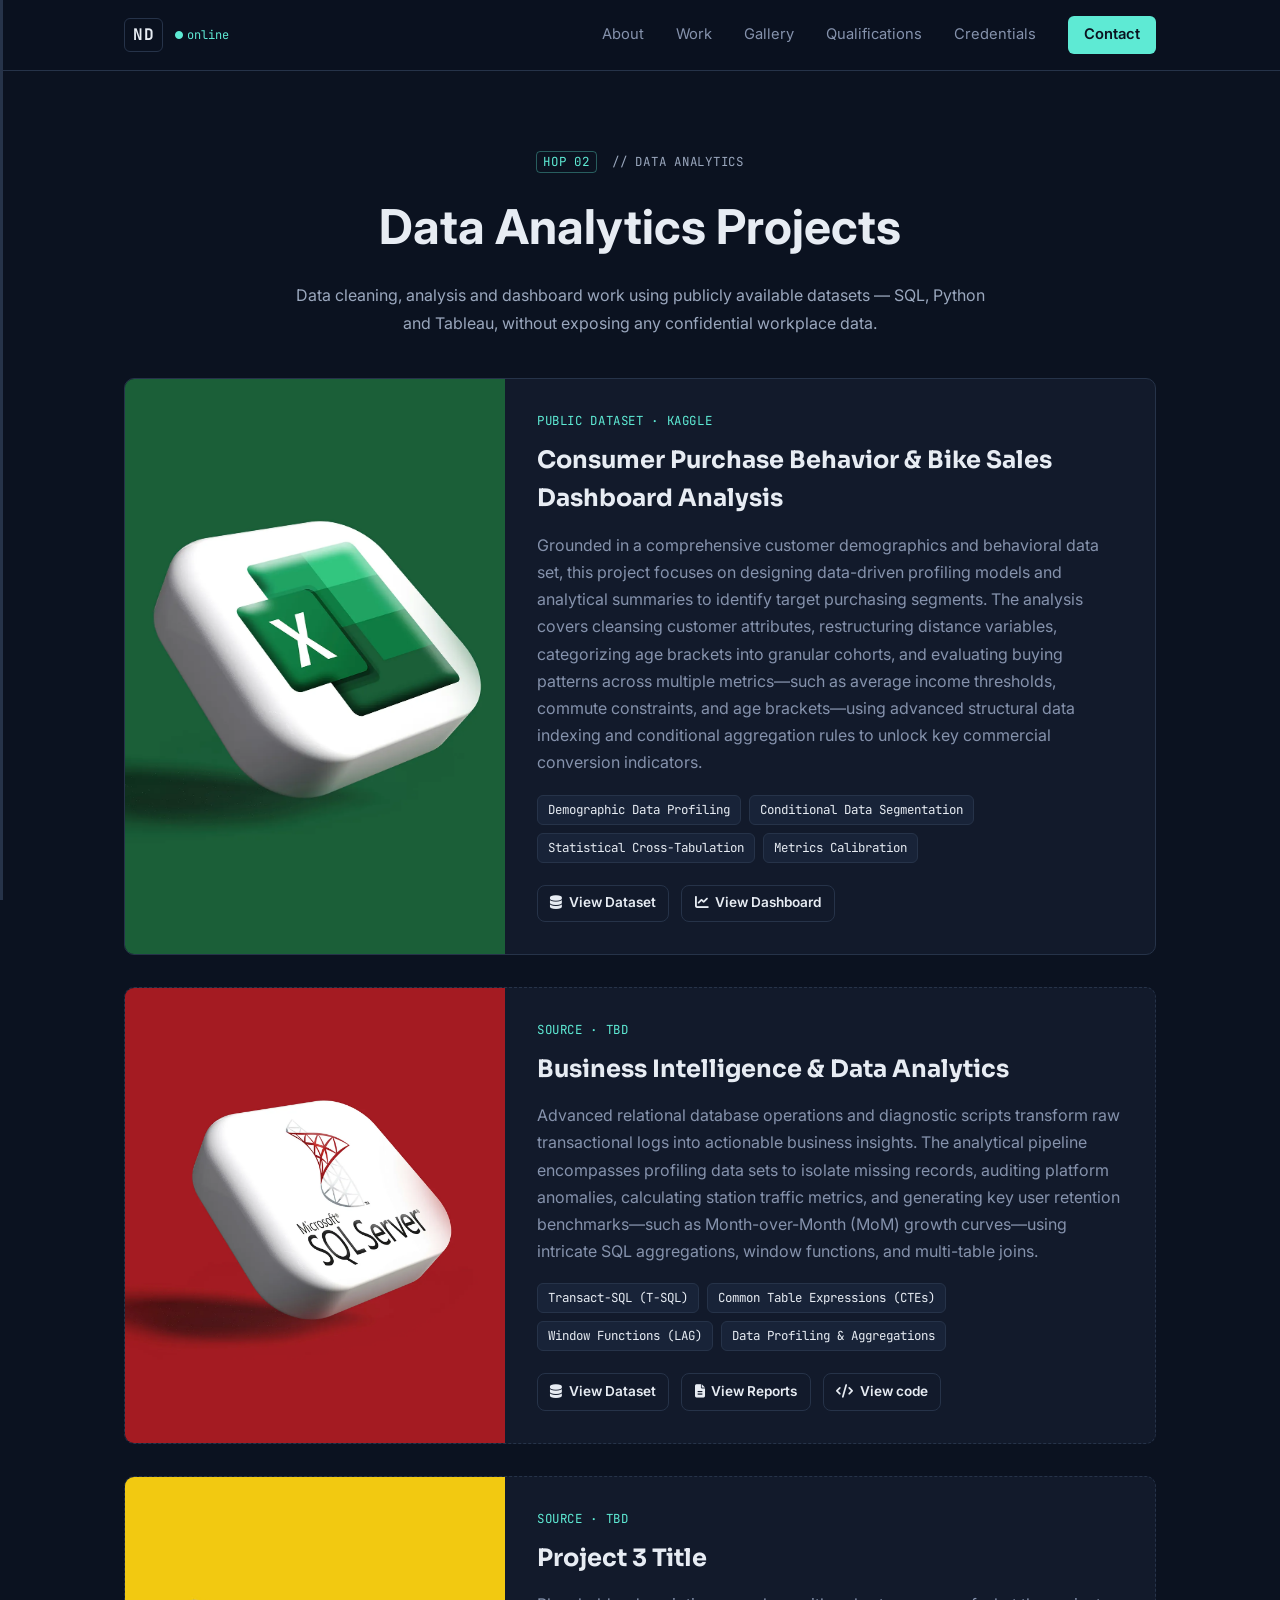
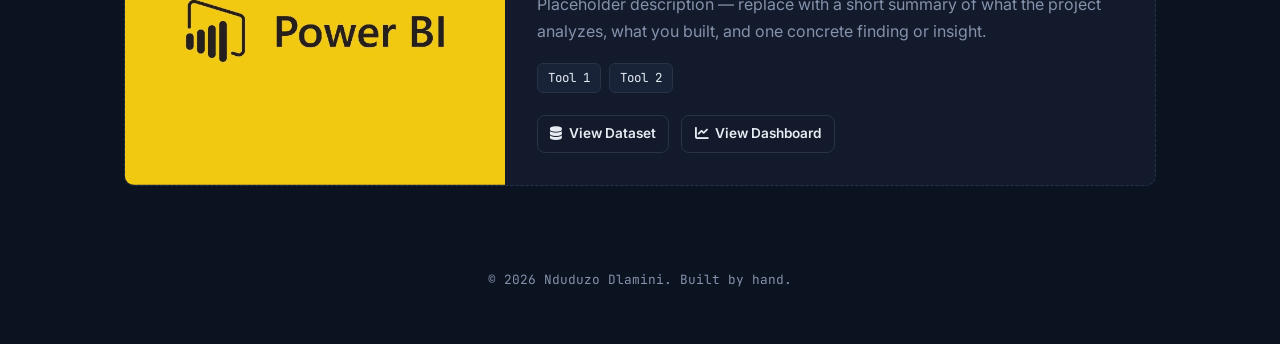
==== data-projects.html @ f0812053 "updates" ====
<!DOCTYPE html>
<html lang="en">

<head>
  <meta charset="UTF-8">
  <meta name="viewport" content="width=device-width, initial-scale=1.0">

  <title>Data Analytics Projects | Nduduzo Dlamini</title>

  <meta
    name="description"
    content="Data analytics projects by Nduduzo Dlamini — SQL, Python and Tableau work on public datasets, including cleaning, analysis and dashboard development."
  >

  <link rel="preconnect" href="https://fonts.googleapis.com">
  <link rel="preconnect" href="https://fonts.gstatic.com" crossorigin>

  <link
    href="https://fonts.googleapis.com/css2?family=Sora:wght@400;500;600;700;800&family=Inter:wght@400;500;600&family=JetBrains+Mono:wght@400;500&display=swap"
    rel="stylesheet"
  >

  <link
    rel="stylesheet"
    href="https://cdnjs.cloudflare.com/ajax/libs/font-awesome/6.5.1/css/all.min.css"
  >

  <link rel="stylesheet" href="css/style.css">
</head>

<body>

<!-- =========================================================
     HOP TRACE
========================================================= -->

<div class="trace-line" aria-hidden="true">
  <span class="trace-fill" id="traceFill"></span>
</div>


<!-- =========================================================
     NAVIGATION
========================================================= -->

<header class="nav" id="top">

  <div class="nav__inner">

    <a href="index.html" class="nav__brand">
      <span class="nav__brand-mark">ND</span>
      <span class="nav__brand-status">
        <i class="fa-solid fa-circle"></i>
        online
      </span>
    </a>

    <nav class="nav__links">
      <a href="index.html#about">About</a>
      <a href="index.html#work">Work</a>
      <a href="gallery.html">Gallery</a>
      <a href="index.html#qualifications">Qualifications</a>
      <a href="index.html#credentials">Credentials</a>
      <a href="index.html#contact" class="nav__cta">Contact</a>
    </nav>

    <button
      class="nav__toggle"
      id="navToggle"
      aria-label="Toggle menu"
      aria-expanded="false"
    >
      <span></span>
      <span></span>
      <span></span>
    </button>

  </div>

</header>


<!-- =========================================================
     MAIN
========================================================= -->

<main>

  <div class="container">

    <!-- =====================================================
         HERO
    ====================================================== -->

    <section class="gallery-hero">

      <p class="eyebrow">
        <span class="hop">hop 02</span>
        // data analytics
      </p>

      <h1>Data Analytics Projects</h1>

      <p>
        Data cleaning, analysis and dashboard work using publicly available
        datasets — SQL, Python and Tableau, without exposing any confidential
        workplace data.
      </p>

    </section>


    <!-- =====================================================
         PROJECT 1 — real project, matches gallery.js data
    ====================================================== -->

    <article class="data-project">

      <div class="data-project__image">
        <img src="assets/gallery/excel.webp" alt="Healthcare analytics dashboard">
      </div>

      <div class="data-project__body">

        <span class="data-project__tag">Public Dataset · Kaggle</span>

        <h2> Consumer Purchase Behavior & Bike Sales Dashboard Analysis</h2>

        <p>
          Grounded in a comprehensive customer demographics and behavioral data set, 
          this project focuses on designing data-driven profiling models and analytical 
          summaries to identify target purchasing segments. The analysis covers cleansing
           customer attributes, restructuring distance variables, categorizing age brackets
            into granular cohorts, and evaluating buying patterns across multiple metrics—such
             as average income thresholds, commute constraints,
          and age brackets—using advanced structural data indexing and conditional aggregation
           rules to unlock key commercial conversion indicators.
        </p>

        <ul class="data-project__stack">
          <li>Demographic Data Profiling</li>
          <li>Conditional Data Segmentation</li>
          <li>Statistical Cross-Tabulation</li>
          <li>Metrics Calibration</li>
        </ul>

        <div class="data-project__links">
          <a href="https://docs.google.com/spreadsheets/d/1Q3sT7R4zMOkvJ_Vg9NUaLNbfIbhfesda/edit?gid=2065896624#gid=2065896624" target="_blank" rel="noopener noreferrer" class="btn btn--small">
            <i class="fa-solid fa-database"></i> View Dataset
          </a>
          <a href="https://1drv.ms/x/c/74aa4d2faad8bead/IQAX40vjZuWdQb5-YXZSvCewAWNHDac2q6_FHxBY3zbH28k?e=N1dnjA" target="_blank" rel="noopener noreferrer" class="btn btn--small">
            <i class="fa-solid fa-chart-line"></i> View Dashboard
          </a>
        </div>

      </div>

    </article>


    <!-- =====================================================
         PROJECT 2 — TEMPLATE: replace the placeholder text
         below with a real project, then delete this comment.
    ====================================================== -->

    <article class="data-project data-project--placeholder">

      <div class="data-project__image">
        <img src="assets/gallery/sql.webp" alt="Project 2 preview">
      </div>

      <div class="data-project__body">

        <span class="data-project__tag">Source · TBD</span>

        <h2>Business Intelligence & Data Analytics</h2>

        <p>
          Advanced relational database operations and diagnostic scripts transform
           raw transactional logs into actionable business insights. The analytical
            pipeline encompasses profiling data sets to isolate missing records,
             auditing platform anomalies, calculating station traffic metrics, and
              generating key user retention benchmarks—such as Month-over-Month (MoM) 
              growth curves—using intricate SQL aggregations, window functions, and multi-table joins.
        </p>

        <ul class="data-project__stack">
          <li>Transact-SQL (T-SQL)</li>
          <li>Common Table Expressions (CTEs)</li>
          <li>Window Functions (LAG)</li>
          <li>Data Profiling & Aggregations</li>
        </ul>

        <div class="data-project__links">
          <a href="https://drive.google.com/drive/folders/1dd7-E48r85PpNKUq_KQlEu4Q6g_Z-5mP?usp=sharing" target="_blank" rel="noopener noreferrer" class="btn btn--small">
            <i class="fa-solid fa-database"></i> View Dataset
          </a>
          <a href="#" target="_blank" rel="noopener noreferrer" class="btn btn--small">
            <i class="fa-solid fa-file-text"></i> View Reports
          </a>
          <a href="https://github.com/NduduzoDlamini/DataAnalysis-PortfolioProject/blob/main/SQL_EBIKE.sql" target="_blank" rel="noopener noreferrer" class="btn btn--small">
            <i class="fa-solid fa-code"></i> View code
          </a>
        </div>

      </div>

    </article>


    <!-- =====================================================
         PROJECT 3 — TEMPLATE: same as above
    ====================================================== -->

    <article class="data-project data-project--placeholder">

      <div class="data-project__image">
        <img src="assets/gallery/bi.webp" alt="Project 3 preview">
      </div>

      <div class="data-project__body">

        <span class="data-project__tag">Source · TBD</span>

        <h2>Project 3 Title</h2>

        <p>
          Placeholder description — replace with a short summary of what
          the project analyzes, what you built, and one concrete finding
          or insight.
        </p>

        <ul class="data-project__stack">
          <li>Tool 1</li>
          <li>Tool 2</li>
        </ul>

        <div class="data-project__links">
          <a href="#" target="_blank" rel="noopener noreferrer" class="btn btn--small">
            <i class="fa-solid fa-database"></i> View Dataset
          </a>
          <a href="#" target="_blank" rel="noopener noreferrer" class="btn btn--small">
            <i class="fa-solid fa-chart-line"></i> View Dashboard
          </a>
        </div>

      </div>

    </article>

  </div>

</main>


<!-- =========================================================
     FOOTER
========================================================= -->

<footer class="footer">
  <p>&copy; <span id="year"></span> Nduduzo Dlamini. Built by hand.</p>
</footer>


<script src="js/script.js"></script>

</body>
</html>
---- css/style.css ----
/* ============================================================
   TOKENS
   ============================================================ */
:root {
  --bg:        #0B1220;
  --surface:   #121A2B;
  --surface-2: #182338;
  --border:    #263349;
  --text:      #E7ECF3;
  --muted:     #8592AC;
  --accent:    #5EEAD4; /* status-light teal */
  --accent-2:  #F2B84B; /* amber, warm counterpoint */

  --font-display: 'Sora', system-ui, sans-serif;
  --font-body: 'Inter', system-ui, sans-serif;
  --font-mono: 'JetBrains Mono', ui-monospace, monospace;

  --radius: 10px;
  --max-w: 1080px;
}

* { box-sizing: border-box; }
html {
  scroll-behavior: smooth;
  overflow-x: hidden;
}

body {
  margin: 0;
  background: var(--bg);
  color: var(--text);
  font-family: var(--font-body);
  line-height: 1.6;
  -webkit-font-smoothing: antialiased;
  overflow-x: clip;
}

img { max-width: 100%; display: block; }
a { color: inherit; text-decoration: none; }

::selection { background: var(--accent); color: #04140F; }

@media (prefers-reduced-motion: reduce) {
  * { animation: none !important; transition: none !important; scroll-behavior: auto !important; }
}

/* ============================================================
   SIGNATURE: hop trace line (page-scroll progress, network theme)
   ============================================================ */
.trace-line {
  position: fixed;
  top: 0; left: 0;
  width: 3px; height: 100%;
  background: var(--border);
  z-index: 200;
}
.trace-fill {
  display: block;
  width: 100%;
  height: 0%;
  background: linear-gradient(180deg, var(--accent), var(--accent-2));
  box-shadow: 0 0 12px rgba(94, 234, 212, 0.6);
  transition: height 0.1s linear;
}

.eyebrow {
  font-family: var(--font-mono);
  font-size: 0.78rem;
  letter-spacing: 0.06em;
  color: var(--muted);
  text-transform: uppercase;
  margin: 0 0 0.9rem;
}
.hop {
  color: var(--accent);
  border: 1px solid rgba(94, 234, 212, 0.35);
  border-radius: 4px;
  padding: 0.1em 0.5em;
  margin-right: 0.6em;
}

/* ============================================================
   NAV
   ============================================================ */
.nav {
  position: sticky;
  top: 0;
  z-index: 100;
  background: rgba(11, 18, 32, 0.85);
  backdrop-filter: blur(10px);
  border-bottom: 1px solid var(--border);
}
.nav__inner {
  max-width: var(--max-w);
  margin: 0 auto;
  padding: 1rem 1.5rem;
  display: flex;
  align-items: center;
  justify-content: space-between;
}
.nav__brand {
  display: flex;
  align-items: center;
  gap: 0.75rem;
  font-family: var(--font-mono);
}
.nav__brand-mark {
  font-weight: 700;
  letter-spacing: 0.04em;
  color: var(--text);
  border: 1px solid var(--border);
  border-radius: 6px;
  padding: 0.2em 0.5em;
}
.nav__brand-status {
  font-size: 0.75rem;
  color: var(--accent);
  display: flex;
  align-items: center;
  gap: 0.35em;
}
.nav__brand-status i { font-size: 0.5rem; }

.nav__links {
  display: flex;
  align-items: center;
  gap: 2rem;
  font-size: 0.92rem;
  color: var(--muted);
}
.nav__links a:hover { color: var(--text); }
.nav__cta {
  color: var(--bg) !important;
  background: var(--accent);
  padding: 0.5em 1.1em;
  border-radius: 6px;
  font-weight: 600;
}
.nav__cta:hover { background: var(--accent-2); }

.nav__toggle { display: none; background: none; border: none; cursor: pointer; padding: 0.5rem; }
.nav__toggle span {
  display: block; width: 22px; height: 2px; margin: 5px 0;
  background: var(--text);
}

/* ============================================================
   LAYOUT HELPERS
   ============================================================ */
main > section {
  max-width: var(--max-w);
  margin: 0 auto;
  padding: 6rem 1.5rem;
  border-bottom: 1px dashed var(--border);
}
main > section:last-child { border-bottom: none; }

.section-title {
  font-family: var(--font-display);
  font-size: clamp(1.8rem, 3vw, 2.4rem);
  font-weight: 700;
  margin: 0 0 3rem;
}

.btn {
  display: inline-flex;
  align-items: center;
  gap: 0.5em;
  font-family: var(--font-body);
  font-weight: 600;
  font-size: 0.95rem;
  padding: 0.85em 1.6em;
  border-radius: 8px;
  border: 1px solid transparent;
  cursor: pointer;
  transition: transform 0.15s ease, background 0.15s ease, border-color 0.15s ease;
}
.btn:hover { transform: translateY(-2px); }
.btn--primary { background: var(--accent); color: #04140F; }
.btn--primary:hover { background: var(--accent-2); }
.btn--ghost { border-color: var(--border); color: var(--text); }
.btn--ghost:hover { border-color: var(--accent); color: var(--accent); }
.btn--small {
  padding: 0.5em 0.9em;
  font-size: 0.85rem;
  border: 1px solid var(--border);
  color: var(--text);
}
.btn--small:hover { border-color: var(--accent); color: var(--accent); }
.btn--large { font-size: 1.05rem; padding: 1em 2em; }

/* ============================================================
   HERO
   ============================================================ */
.hero { padding-top: 5rem; }
.hero__inner {
  display: grid;
  grid-template-columns: 1.3fr 1fr;
  gap: 3rem;
  align-items: center;
}
.hero__title {
  font-family: var(--font-display);
  font-size: clamp(2.4rem, 5vw, 3.6rem);
  font-weight: 800;
  margin: 0 0 0.4rem;
  letter-spacing: -0.01em;
}
.hero__role {
  font-family: var(--font-mono);
  color: var(--accent);
  font-size: 1.05rem;
  margin: 0 0 1.5rem;
}
.hero__bio {
  color: var(--muted);
  font-size: 1.05rem;
  max-width: 46ch;
  margin: 0 0 2.2rem;
}
.hero__bio strong { color: var(--text); }
.hero__actions { display: flex; gap: 1rem; flex-wrap: wrap; }

.hero__portrait { display: flex; justify-content: center; }
.portrait-frame {
  position: relative;
  width: 280px;
  aspect-ratio: 3/4;
  border-radius: var(--radius);
  overflow: hidden;
  background: var(--surface);
  border: 1px solid var(--border);
}
.portrait-frame img { width: 100%; height: 100%; object-fit: cover; }
.portrait-frame--empty img { display: none; }
.portrait-frame--empty::before {
  content: "\f007";
  font-family: "Font Awesome 6 Free";
  font-weight: 900;
  position: absolute; inset: 0;
  display: flex; align-items: center; justify-content: center;
  font-size: 3rem; color: var(--border);
}
.portrait-tag {
  position: absolute;
  bottom: 0.75rem; left: 0.75rem;
  background: rgba(11, 18, 32, 0.85);
  border: 1px solid var(--border);
  color: var(--accent);
  font-family: var(--font-mono);
  font-size: 0.72rem;
  padding: 0.3em 0.6em;
  border-radius: 4px;
}

/* ============================================================
   WORK
   ============================================================ */
.work__grid {
  display: grid;
  grid-template-columns: repeat(auto-fit, minmax(260px, 1fr));
  gap: 1.5rem;
}
.work-card {
  background: var(--surface);
  border: 1px solid var(--border);
  border-radius: var(--radius);
  overflow: hidden;
  transition: border-color 0.2s ease, transform 0.2s ease;
}
.work-card:hover { border-color: var(--accent); transform: translateY(-4px); }
.work-card__visual {
  height: 140px;
  display: flex; align-items: center; justify-content: center;
  font-size: 2.4rem;
  color: var(--bg);
}
.work-card__visual--data { background: linear-gradient(135deg, var(--accent), #2FBFA8); }
.work-card__visual--net  { background: linear-gradient(135deg, #7FB3FF, #4C7FD9); }
.work-card__visual--dev  { background: linear-gradient(135deg, var(--accent-2), #C98A2A); }
.work-card__body { padding: 1.5rem; }
.work-card__body h3 {
  font-family: var(--font-display);
  margin: 0 0 0.6rem;
  font-size: 1.15rem;
}
.work-card__body p {
  color: var(--muted);
  font-size: 0.92rem;
  margin: 0 0 1.2rem;
}

/* ============================================================
   GALLERY
   ============================================================ */
.gallery-preview-grid{
    display:grid;
    grid-template-columns:repeat(3,1fr);
    gap:24px;
    margin-top:2rem;
}

.preview-card{

    position:relative;

    display:block;

    overflow:hidden;

    border-radius:18px;

    text-decoration:none;

    border:1px solid rgba(255,255,255,.08);

    aspect-ratio:4/3;

}

.preview-card img{

    width:100%;

    height:100%;

    object-fit:cover;

    display:block;

    transition:.4s;
}

.preview-overlay{

    position:absolute;

    inset:0;

    background:rgba(8,12,20,.75);

    display:flex;

    flex-direction:column;

    justify-content:center;

    align-items:center;

    opacity:0;

    transition:.3s;
}

.preview-overlay h3{

    color:white;

    margin-bottom:8px;
}

.preview-overlay p{

    color:#c7d2e2;

    margin-bottom:18px;
}

.preview-overlay span{

    color:#34d3c8;

    font-weight:600;
}

.preview-card:hover img{

    transform:scale(1.08);
}

.preview-card:hover .preview-overlay{

    opacity:1;
}

.preview-card:hover{

    transform:translateY(-8px);

    border-color:#34d3c8;
}

.photo-count{

    position:absolute;

    top:15px;

    right:15px;

    background:#34d3c8;

    color:#071321;

    padding:6px 10px;

    border-radius:30px;

    font-size:.8rem;

    font-weight:700;
}

/* ============================================================
   QUALIFICATIONS
   ============================================================ */
.qualification-list {
  list-style: none;
  margin: 0; padding: 0;
  display: flex;
  flex-direction: column;
  gap: 1rem;
}
.qualification {
  display: flex;
  align-items: flex-start;
  gap: 1rem;
  background: var(--surface);
  border: 1px solid var(--border);
  border-radius: var(--radius);
  padding: 1.25rem 1.5rem;
}
.qualification i {
  color: var(--accent);
  font-size: 1.4rem;
  margin-top: 0.2rem;
  flex-shrink: 0;
}
.qualification h3 {
  margin: 0 0 0.3rem;
  font-family: var(--font-display);
  font-size: 1.05rem;
  line-height: 1.4;
}
.qualification h3 strong {
  color: var(--accent-2);
  font-weight: 600;
  font-size: 0.85em;
}
.qualification p {
  margin: 0 0 0.4rem;
  color: var(--muted);
  font-size: 0.92rem;
}
.qualification span {
  display: inline-block;
  font-family: var(--font-mono);
  font-size: 0.78rem;
  color: var(--accent);
  border: 1px solid rgba(94, 234, 212, 0.35);
  border-radius: 4px;
  padding: 0.1em 0.5em;
}

.timeline {
  list-style: none;
  margin: 0; padding: 0;
  position: relative;
}
.timeline::before {
  content: "";
  position: absolute;
  top: 0.4rem; bottom: 0.4rem; left: 140px;
  width: 1px;
  background: var(--border);
}
.timeline__item {
  display: grid;
  grid-template-columns: 140px 1fr;
  gap: 1.5rem;
  padding: 1.5rem 0;
  position: relative;
}
.timeline__item:first-child { padding-top: 0; }
.timeline__item::before {
  content: "";
  position: absolute;
  left: 136px; top: 1.9rem;
  width: 9px; height: 9px;
  border-radius: 50%;
  background: var(--accent);
  box-shadow: 0 0 0 4px var(--bg);
}
.timeline__item:first-child::before { top: 0.4rem; }
.timeline__year {
  font-family: var(--font-mono);
  font-size: 0.85rem;
  color: var(--accent);
  text-align: right;
  padding: 0.15rem 14px 0 0;
  white-space: nowrap;
}
.timeline__body h3 {
  font-family: var(--font-display);
  font-size: 1.05rem;
  margin: 0 0 0.35rem;
  line-height: 1.4;
}
.timeline__body p {
  margin: 0;
  color: var(--muted);
  font-size: 0.92rem;
}
.timeline__responsibilities {
  margin: 0.7rem 0 0;
  padding-left: 1.1rem;
  color: var(--muted);
  font-size: 0.88rem;
  line-height: 1.55;
}
.timeline__responsibilities li {
  margin-bottom: 0.35rem;
}
.timeline__responsibilities li::marker {
  color: var(--accent);
}
.timeline__responsibilities li:last-child {
  margin-bottom: 0;
}
.timeline__honor {
  display: inline-block;
  font-family: var(--font-mono);
  font-weight: 600;
  font-size: 0.82rem;
  letter-spacing: 0.03em;
  color: var(--accent-2);
  background: rgba(242, 184, 75, 0.12);
  border: 1px solid rgba(242, 184, 75, 0.5);
  border-radius: 5px;
  padding: 0.25em 0.7em;
  margin-left: 0.6em;
  vertical-align: middle;
  cursor: pointer;
  transition: transform 0.15s ease, background 0.15s ease;
}
.timeline__honor:hover {
  background: rgba(242, 184, 75, 0.22);
  transform: translateY(-1px);
}
.timeline__honor:active {
  transform: translateY(0) scale(0.96);
}
.timeline__honor:focus-visible {
  outline: 2px solid var(--accent-2);
  outline-offset: 2px;
}

.celebrate-particle {
  position: absolute;
  left: 0; top: 0;
  pointer-events: none;
  z-index: 9999;
  font-size: 1.1rem;
  line-height: 1;
  will-change: transform, opacity;
  animation: celebrate-pop 3s cubic-bezier(0.2, 0.7, 0.3, 1) forwards;
}
@keyframes celebrate-pop {
  0% {
    transform: translate(-50%, -50%) scale(0.4) rotate(0deg);
    opacity: 0;
  }
  10% {
    opacity: 1;
    transform: translate(-50%, -50%) scale(1.15) rotate(var(--r-mid, 20deg));
  }
  70% {
    opacity: 1;
  }
  100% {
    transform: translate(calc(-50% + var(--tx)), calc(-50% + var(--ty))) scale(0.85) rotate(var(--r-end, 180deg));
    opacity: 0;
  }
}

@media (max-width: 560px) {
  .timeline::before { left: 6px; }
  .timeline__item { grid-template-columns: 1fr; gap: 0.4rem; padding-left: 1.5rem; }
  .timeline__item::before { left: 2px; }
  .timeline__year { text-align: left; }
}

/* ============================================================
   CREDENTIALS
   ============================================================ */
.credentials {
  max-width: var(--max-w);
  margin: 0 auto;
  padding: 6rem 1.5rem;
}
.credential-group__title {
  font-family: var(--font-mono);
  font-size: 0.8rem;
  letter-spacing: 0.05em;
  text-transform: uppercase;
  color: var(--muted);
  margin: 0 0 1rem;
}
.credential-group__title:not(:first-of-type) { margin-top: 2.5rem; }

.credential-list {
  list-style: none;
  margin: 0 0 0.5rem; padding: 0;
  display: grid;
  grid-template-columns: repeat(3, 1fr);
  gap: 1rem;
  align-items: stretch;
}
.credential-list li {
  display: flex;
  margin: 0;
}
.credential {
  display: flex;
  align-items: flex-start;
  gap: 1rem;
  width: 100%;
  background: var(--surface);
  border: 1px solid var(--border);
  border-radius: var(--radius);
  padding: 1.25rem 2.5rem 1.25rem 1.25rem;
  position: relative;
  cursor: pointer;
  transition: border-color 0.2s ease, transform 0.2s ease, background 0.2s ease;
}
a.credential:hover {
  border-color: var(--accent);
  transform: translateY(-3px);
  background: var(--surface-2);
}
.credential > div,
.credential span > div {
  min-width: 0;
}
.credential__icon {
  width: 44px;
  height: 44px;
  flex-shrink: 0;
  display: flex;
  align-items: center;
  justify-content: center;
}
.credential__icon img {
  width: 100%;
  height: 100%;
  object-fit: contain;
}
.credential__icon i { color: var(--accent-2); font-size: 1.3rem; }
.credential i:first-child { color: var(--accent-2); font-size: 1.3rem; margin-top: 0.2rem; flex-shrink: 0; }
.credential h3 { margin: 0 0 0.2rem; font-family: var(--font-display); font-size: 1rem; overflow-wrap: break-word; }
.credential p { margin: 0; color: var(--muted); font-size: 0.88rem; }

.credential__open {
  position: absolute;
  top: 1rem; right: 1rem;
  font-size: 0.8rem !important;
  color: var(--muted) !important;
  opacity: 0;
  transform: translate(-3px, 3px);
  transition: opacity 0.2s ease, transform 0.2s ease, color 0.2s ease;
}
a.credential:hover .credential__open {
  opacity: 1;
  transform: translate(0, 0);
  color: var(--accent) !important;
}

.credential--pending {
  border-style: dashed;
  border-color: var(--accent-2);
  cursor: default;
}
.credential--pending i { color: var(--accent-2); }
.credential__status {
  color: var(--accent-2);
  font-family: var(--font-mono);
  font-size: 0.78rem;
}

/* ============================================================
   SOCIAL
   ============================================================ */
.social__grid {
  display: grid;
  grid-template-columns: repeat(auto-fit, minmax(150px, 1fr));
  gap: 1rem;
}
.social-link {
  display: flex;
  flex-direction: column;
  align-items: center;
  gap: 0.6rem;
  padding: 1.6rem 1rem;
  background: var(--surface);
  border: 1px solid var(--border);
  border-radius: var(--radius);
  font-family: var(--font-mono);
  font-size: 0.85rem;
  color: var(--muted);
  transition: border-color 0.2s ease, color 0.2s ease, transform 0.2s ease;
}
.social-link i { font-size: 1.6rem; color: var(--text); }
.social-link:hover {
  border-color: var(--accent);
  color: var(--accent);
  transform: translateY(-3px);
}
.social-link:hover i { color: var(--accent); }

/* ============================================================
   CONTACT
   ============================================================ */
.contact { text-align: center; }
.contact .section-title { margin-bottom: 0.8rem; }
.contact__lede { color: var(--muted); margin: 0 0 2rem; }

/* ============================================================
   FOOTER
   ============================================================ */
.footer {
  text-align: center;
  padding: 2.5rem 1.5rem;
  color: var(--muted);
  font-family: var(--font-mono);
  font-size: 0.8rem;
}

/* ============================================================
   RESPONSIVE
   ============================================================ */
@media (max-width: 760px) {
  .hero__inner { grid-template-columns: 1fr; }
  .hero__portrait { order: -1; }
  .portrait-frame { width: 200px; }
  .credential-list { grid-template-columns: repeat(2, 1fr); }
  .nav__links {
    position: fixed;
    top: 64px; right: -220px;
    height: calc(100% - 64px);
    width: 220px;
    background: var(--surface);
    backdrop-filter: none;
    opacity: 1;
    z-index: 150;
    box-shadow: -12px 0 32px rgba(0, 0, 0, 0.5);
    border-left: 1px solid var(--border);
    flex-direction: column;
    align-items: flex-start;
    padding: 2rem 1.5rem;
    gap: 1.5rem;
    transition: right 0.25s ease;
  }
  .nav__links.is-open { right: 0; }
  .nav__toggle { display: block; }

  /* Dim the rest of the page while the mobile menu is open, so the
     panel reads clearly against whatever content is behind it. */
  .nav__links::before {
    content: "";
    position: fixed;
    inset: 64px 0 0 0;
    background: rgba(6, 10, 18, 0.55);
    z-index: -1;
    opacity: 0;
    pointer-events: none;
    transition: opacity 0.25s ease;
  }
  .nav__links.is-open::before {
    opacity: 1;
    pointer-events: auto;
  }
}

/* Stack credential cards to a single column on narrow phones —
   placed after the 760px block above so it correctly overrides
   the 2-column rule there instead of being silently beaten by it. */
@media (max-width: 560px) {
  .credential-list { grid-template-columns: 1fr; }
}

/* Visible keyboard focus */
a:focus-visible, button:focus-visible {
  outline: 2px solid var(--accent);
  outline-offset: 2px;
}

.nav__links a.is-active {
  color: var(--accent);
}

.container {
  max-width: var(--max-w);
  margin: 0 auto;
  padding: 0 1.5rem;
}

/* ================================
   GALLERY PAGE
================================ */

.gallery-hero{
    padding:80px 0 40px;
    text-align:center;
}

.gallery-hero h1{
    font-size:3rem;
    margin:15px 0;
}

.gallery-hero p{
    max-width:700px;
    margin:auto;
    color:#9aa7bd;
    line-height:1.8;
}

/* ================================
   FILTER BUTTONS
================================ */

.gallery-filter{

    display:flex;

    justify-content:center;

    flex-wrap:wrap;

    gap:12px;

    margin:24px auto 40px;
}

.gallery-filter button{

    padding:10px 22px;

    border-radius:30px;

    border:1px solid rgba(255,255,255,.08);

    background:#141c2e;

    color:white;

    cursor:pointer;

    transition:.3s;
}

.gallery-filter button:hover{

    border-color:#37d6c8;

    color:#37d6c8;
}

.gallery-filter button.active{

    background:#37d6c8;

    color:#09111f;
}


/* ================================
   GALLERY GRID
================================ */

.gallery-grid{

    display:flex;

    flex-direction:column;

    gap:56px;

    margin-top:40px;
}

.gallery-group-grid{

    display:grid;

    grid-template-columns:repeat(auto-fill,minmax(240px,280px));

    gap:28px;
}

.gallery-group__title{

    font-family:var(--font-display);

    font-size:1.35rem;

    font-weight:700;

    color:var(--text);

    margin:0;

    letter-spacing:-0.01em;
}

.gallery-group__count{

    font-family:var(--font-mono);

    font-size:0.85rem;

    color:var(--muted);

    margin:4px 0 18px;
}

/* ================================
   CARD
================================ */

.gallery-card{

    position:relative;

    overflow:hidden;

    border-radius:18px;

    cursor:pointer;

    aspect-ratio:4/3;

    border:1px solid rgba(255,255,255,.08);

    transition:.35s;

    background:#111827;
}

.gallery-card img{

    width:100%;

    height:100%;

    object-fit:cover;

    display:block;

    transition:.5s;
}

.gallery-card video{

    width:100%;

    height:100%;

    object-fit:cover;

    display:block;

    position: relative;

    z-index: 1;

    transition:.5s;
}

.gallery-card:hover video{

    transform:scale(1.08);
}

.gallery-card__play-badge{

    position:absolute;

    top:10px;

    right:10px;

    z-index:2;

    display:inline-flex;

    align-items:center;

    justify-content:center;

    width:34px;

    height:34px;

    border-radius:50%;

    background:rgba(6,12,22,.85);

    border:1px solid rgba(255,255,255,.15);

    color:#37d6c8;

    font-size:.8rem;
}

/* ================================
   OVERLAY
================================ */

.gallery-overlay{

    position:absolute;

    inset:0;

    z-index:3;

    display:flex;

    flex-direction:column;

    justify-content:center;

    align-items:center;

    text-align:center;

    background:rgba(6,12,22,.82);

    opacity:0;

    transition:.35s;

    padding:20px;
}

.gallery-overlay h3{

    color:white;

    margin-bottom:8px;
}

.gallery-overlay p{

    color:#cdd6e5;

    margin-bottom:18px;
}

.gallery-overlay span{

    color:#37d6c8;

    font-weight:600;
}

.gallery-card:hover{

    transform:translateY(-8px);

    border-color:#37d6c8;
}

.gallery-card:hover img{

    transform:scale(1.08);
}

.gallery-card:hover .gallery-overlay{

    opacity:1;
}

/* ================================
   STACKED PHOTO CARD (multi-image jobs)
================================ */

.gallery-card--stack {
  overflow: visible;
}

.gallery-card--stack img,
.gallery-card--stack .gallery-overlay {
  border-radius: 18px;
}

.gallery-card img {
  position: relative;
  z-index: 1;
}

.gallery-card__stack-layers {
  position: absolute;
  inset: 0;
  z-index: 0;
  pointer-events: none;
}

.stack-layer {
  position: absolute;
  inset: 0;
  border-radius: 18px;
  border: 1px solid rgba(255, 255, 255, 0.08);
  background: #1a2332;
  box-shadow: 0 6px 16px rgba(0, 0, 0, 0.35);
}

.stack-layer--2 {
  transform: translate(9px, -9px) rotate(3deg);
}

.stack-layer--3 {
  transform: translate(17px, -17px) rotate(6deg);
  opacity: 0.85;
}

.gallery-card__count {
  position: absolute;
  top: 10px;
  right: 10px;
  z-index: 2;
  display: inline-flex;
  align-items: center;
  gap: 6px;
  padding: 4px 10px;
  border-radius: 999px;
  background: rgba(6, 12, 22, 0.85);
  border: 1px solid rgba(255, 255, 255, 0.15);
  color: #fff;
  font-family: var(--font-mono);
  font-size: 0.78rem;
  font-weight: 600;
}

.lightbox-media {
  position: relative;
}

.lightbox-fullscreen-btn {
  position: absolute;
  top: 12px;
  right: 12px;
  z-index: 20;
  width: 44px;
  height: 44px;
  display: none;
  align-items: center;
  justify-content: center;
  border-radius: 8px;
  border: 1px solid rgba(255, 255, 255, 0.3);
  background: rgba(6, 10, 18, 0.65);
  color: #fff;
  cursor: pointer;
  touch-action: manipulation;
  -webkit-tap-highlight-color: rgba(94, 234, 212, 0.25);
  transition: background 0.2s ease, border-color 0.2s ease;
}

.lightbox-fullscreen-btn:hover {
  background: rgba(94, 234, 212, 0.15);
  border-color: #5EEAD4;
  color: #5EEAD4;
}

.lightbox-fullscreen-btn.is-visible {
  display: flex;
}

/* ================================
   PHOTO FULLSCREEN MODE
   (image + close X only — everything
   else in the lightbox hides)
================================ */

.lightbox.is-photo-fullscreen .lightbox-info,
.lightbox.is-photo-fullscreen .lightbox-thumbs,
.lightbox.is-photo-fullscreen .lightbox-prev,
.lightbox.is-photo-fullscreen .lightbox-next,
.lightbox.is-photo-fullscreen .lightbox-fullscreen-btn {
  display: none !important;
}

.lightbox.is-photo-fullscreen {
  padding: 0;
}

.lightbox.is-photo-fullscreen .lightbox-content {
  max-width: none;
  width: 100%;
  height: 100%;
  max-height: none;
  padding: 0;
  gap: 0;
}

.lightbox.is-photo-fullscreen .lightbox-media {
  max-width: none;
  width: 100%;
  height: 100%;
}

.lightbox.is-photo-fullscreen #lightboxImage {
  width: 100%;
  height: 100%;
  max-height: none;
  object-fit: contain;
}

.lightbox.is-photo-fullscreen .lightbox-close {
  z-index: 10;
}

#lightbox:fullscreen,
#lightbox:-webkit-full-screen {
  width: 100vw;
  height: 100vh;
  background: #000;
  padding: 0;
}

#lightbox:fullscreen .lightbox-info,
#lightbox:-webkit-full-screen .lightbox-info,
#lightbox:fullscreen .lightbox-thumbs,
#lightbox:-webkit-full-screen .lightbox-thumbs,
#lightbox:fullscreen .lightbox-prev,
#lightbox:-webkit-full-screen .lightbox-prev,
#lightbox:fullscreen .lightbox-next,
#lightbox:-webkit-full-screen .lightbox-next,
#lightbox:fullscreen .lightbox-fullscreen-btn,
#lightbox:-webkit-full-screen .lightbox-fullscreen-btn {
  display: none !important;
}

#lightbox:fullscreen .lightbox-content,
#lightbox:-webkit-full-screen .lightbox-content {
  display: flex;
  width: 100%;
  height: 100%;
  max-width: none;
  max-height: none;
  margin: 0;
}

#lightbox:fullscreen .lightbox-media,
#lightbox:-webkit-full-screen .lightbox-media {
  width: 100%;
  height: 100%;
  max-width: none;
}

#lightbox:fullscreen #lightboxImage,
#lightbox:-webkit-full-screen #lightboxImage {
  width: auto;
  height: auto;
  max-width: 100vw;
  max-height: 100vh;
  object-fit: contain;
  margin: auto;
}

#lightbox:fullscreen .lightbox-close,
#lightbox:-webkit-full-screen .lightbox-close {
  z-index: 10000;
}

/* ================================
   LIGHTBOX THUMBNAILS (multi-image jobs)
================================ */

.lightbox-thumbs {
  display: flex;
  flex-wrap: wrap;
  gap: 10px;
  justify-content: center;
  margin-top: 14px;
}

.lightbox-thumbs:empty {
  display: none;
  margin-top: 0;
}

.lightbox-thumbs button {
  border: 2px solid transparent;
  border-radius: 10px;
  padding: 0;
  width: 64px;
  height: 48px;
  overflow: hidden;
  cursor: pointer;
  background: none;
  opacity: 0.6;
  transition: 0.2s;
}

.lightbox-thumbs button img {
  width: 100%;
  height: 100%;
  object-fit: cover;
  display: block;
}

.lightbox-thumbs button.active,
.lightbox-thumbs button:hover {
  opacity: 1;
  border-color: #37d6c8;
}

/* ================================
   LIGHTBOX
================================ */

.lightbox{

    position:fixed;

    inset:0;

    background:rgba(0,0,0,.97);

    display:none;

    justify-content:center;

    align-items:center;

    z-index:9999;

    padding:40px;

    overflow-y:auto;
}

.lightbox.active{

    display:flex;
}

/* ================================
   CERTIFICATE PDF MODAL
================================ */

.pdf-modal {
  position: fixed;
  inset: 0;
  background: rgba(0, 0, 0, 0.97);
  display: none;
  justify-content: center;
  align-items: center;
  z-index: 9999;
  padding: 20px;
}

.pdf-modal .lightbox-close {
  z-index: 10;
}

.pdf-modal.active {
  display: flex;
}

.pdf-modal__frame {
  width: 100%;
  height: 100%;
  max-width: 1600px;
  border: none;
  border-radius: 8px;
  background: #fff;
}

.pdf-modal__fallback {
  position: absolute;
  bottom: 14px;
  left: 50%;
  transform: translateX(-50%);
  z-index: 10;
  font-family: var(--font-mono);
  font-size: 0.78rem;
  color: var(--muted);
  text-decoration: underline;
  text-underline-offset: 3px;
}

@media (max-width: 650px) {
  .pdf-modal {
    padding: 10px;
    padding-top: calc(env(safe-area-inset-top, 0px) + 54px);
  }

  .pdf-modal .lightbox-close {
    top: calc(env(safe-area-inset-top, 0px) + 12px);
    right: 15px;
  }
}


.lightbox-content{

    max-width:1200px;

    width:100%;

    text-align:center;

    margin: auto;
}

.lightbox img{

    width:100%;

    max-height:75vh;

    object-fit:contain;

    border-radius:12px;
}

.lightbox video{

    width:100%;

    max-height:75vh;

    object-fit:contain;

    border-radius:12px;

    background:#000;
}

.lightbox-info{

    margin-top:25px;
}

.lightbox-info h2{

    color:white;

    margin-bottom:10px;
}

.lightbox-info p{

    color:#cfd6e6;
}

/* CLOSE */

.lightbox-close{

    position:absolute;

    top:25px;

    right:35px;

    font-size:40px;

    color:white;

    cursor:pointer;

    background:none;

    border:none;

    padding:0;

    line-height:1;

    font-family:inherit;

    z-index:1;
}

/* NAVIGATION */

.lightbox-prev,

.lightbox-next{

    position:absolute;

    top:50%;

    transform:translateY(-50%);

    font-size:45px;

    color:white;

    cursor:pointer;

    padding:20px;

    background:none;

    border:none;

    line-height:1;

    font-family:inherit;

    z-index:1;
}

.lightbox-prev{

    left:25px;
}

.lightbox-next{

    right:25px;
}

/* Side-by-side layout so everything fits in one screen without scrolling */
/* Side-by-side lightbox layout: see override at the end of this file,
   placed after .lightbox-meta so it isn't lost in the cascade. */

/* ================================
   RESPONSIVE
================================ */

@media(max-width:650px){

.gallery-hero h1{

font-size:2.2rem;

}

}
/* ============================================================
   GALLERY METADATA
   ============================================================ */

.gallery-category {

  display: inline-block;

  font-family: var(--font-mono);

  font-size: 0.68rem;

  letter-spacing: 0.08em;

  color: var(--accent);

  border: 1px solid
    rgba(94, 234, 212, 0.35);

  border-radius: 4px;

  padding: 0.25rem 0.55rem;

  margin-bottom: 0.75rem;

}


.gallery-view {

  display: inline-flex;

  align-items: center;

  gap: 0.4rem;

  color: var(--accent);

  font-family: var(--font-mono);

  font-size: 0.8rem;

}


/* ============================================================
   LIGHTBOX METADATA
   ============================================================ */

.lightbox-category {

  display: inline-block;

  color: var(--accent);

  font-family: var(--font-mono);

  font-size: 0.72rem;

  letter-spacing: 0.08em;

  text-transform: uppercase;

  margin-bottom: 0.5rem;

}


.lightbox-meta {

  display: flex;

  justify-content: center;

  flex-wrap: wrap;

  gap: 1.5rem;

  margin: 1.25rem 0;

}


.lightbox-meta > div {

  display: flex;

  flex-direction: column;

  gap: 0.2rem;

  min-width: 180px;

}


.meta-label {

  font-family: var(--font-mono);

  font-size: 0.7rem;

  color: var(--muted);

  text-transform: uppercase;

  letter-spacing: 0.05em;

}


.lightbox-project-link {

  margin-top: 0.5rem;
  background: rgba(255, 255, 255, 0.08);
  border-color: rgba(255, 255, 255, 0.3);
  color: var(--text);

}


/* ============================================================
   LIGHTBOX MOBILE
   ============================================================ */

@media (max-width: 650px) {

  .lightbox {

    padding: 20px;

  }


  .lightbox-prev,
  .lightbox-next {

    font-size: 28px;

    padding: 10px;

  }


  .lightbox-prev {

    left: 5px;

  }


  .lightbox-next {

    right: 5px;

  }


  .lightbox-close {

    top: 10px;

    right: 15px;

    font-size: 34px;

  }


  .lightbox-meta {

    flex-direction: column;

    gap: 0.8rem;

  }


  .lightbox-meta > div {

    min-width: 0;

  }

}
/* ============================================================
   LIGHTBOX SIDE-BY-SIDE OVERRIDE
   (placed last on purpose so it wins the cascade over the
   base .lightbox-meta rules above)
   ============================================================ */
@media (min-width: 700px) {

  .lightbox-content {
    display: flex;
    flex-direction: row;
    align-items: center;
    gap: 2.5rem;
    text-align: left;
    max-height: calc(100vh - 80px);
  }

  .lightbox-media {
    display: flex;
    flex-direction: column;
    gap: 14px;
    flex: 1 1 auto;
    max-width: 68%;
    min-width: 0;
  }

  #lightboxImage {
    width: 100%;
    max-height: calc(100vh - 160px);
    object-fit: contain;
  }

  #lightboxVideo {
    width: 100%;
    max-height: calc(100vh - 160px);
    object-fit: contain;
    min-width: 0;
  }

  .lightbox-info {
    flex: 0 0 380px;
    width: 380px;
    margin-top: 0;
    max-height: calc(100vh - 80px);
    overflow-y: auto;
    text-align: left;
  }

  .lightbox-thumbs {
    margin-top: 0;
  }

  .lightbox-meta {
    display: flex;
    flex-direction: row;
    flex-wrap: nowrap;
    justify-content: flex-start;
    gap: 1.25rem;
  }

  .lightbox-meta > div {
    min-width: 150px;
  }
}
/* ================================
   DATA PROJECTS PAGE
================================ */

.data-project{
    display: grid;
    grid-template-columns: 380px 1fr;
    gap: 32px;
    align-items: stretch;
    background: var(--surface);
    border: 1px solid var(--border);
    border-radius: var(--radius);
    overflow: hidden;
    margin-bottom: 32px;
}

.data-project__image{
    background: var(--surface-2);
    min-height: 240px;
}

.data-project__image img{
    width: 100%;
    height: 100%;
    object-fit: cover;
    display: block;
}

.data-project__body{
    padding: 32px 32px 32px 0;
    display: flex;
    flex-direction: column;
    justify-content: center;
}

.data-project__tag{
    font-family: var(--font-mono);
    font-size: 0.78rem;
    color: var(--accent);
    text-transform: uppercase;
    letter-spacing: 0.05em;
    margin-bottom: 10px;
}

.data-project__body h2{
    font-family: var(--font-display);
    font-size: 1.5rem;
    margin: 0 0 14px;
}

.data-project__body p{
    color: var(--muted);
    line-height: 1.7;
    margin: 0 0 18px;
}

.data-project__stack{
    list-style: none;
    display: flex;
    flex-wrap: wrap;
    gap: 8px;
    margin: 0 0 22px;
    padding: 0;
}

.data-project__stack li{
    font-family: var(--font-mono);
    font-size: 0.78rem;
    color: var(--text);
    background: var(--surface-2);
    border: 1px solid var(--border);
    border-radius: 6px;
    padding: 4px 10px;
}

.data-project__links{
    display: flex;
    gap: 12px;
    flex-wrap: wrap;
}

.data-project--placeholder{
    opacity: 1;
    border-style: dashed;
}

@media (max-width: 760px){

  .data-project{
      grid-template-columns: 1fr;
  }

  .data-project__image{
      min-height: 200px;
  }

  .data-project__body{
      padding: 24px;
  }

}
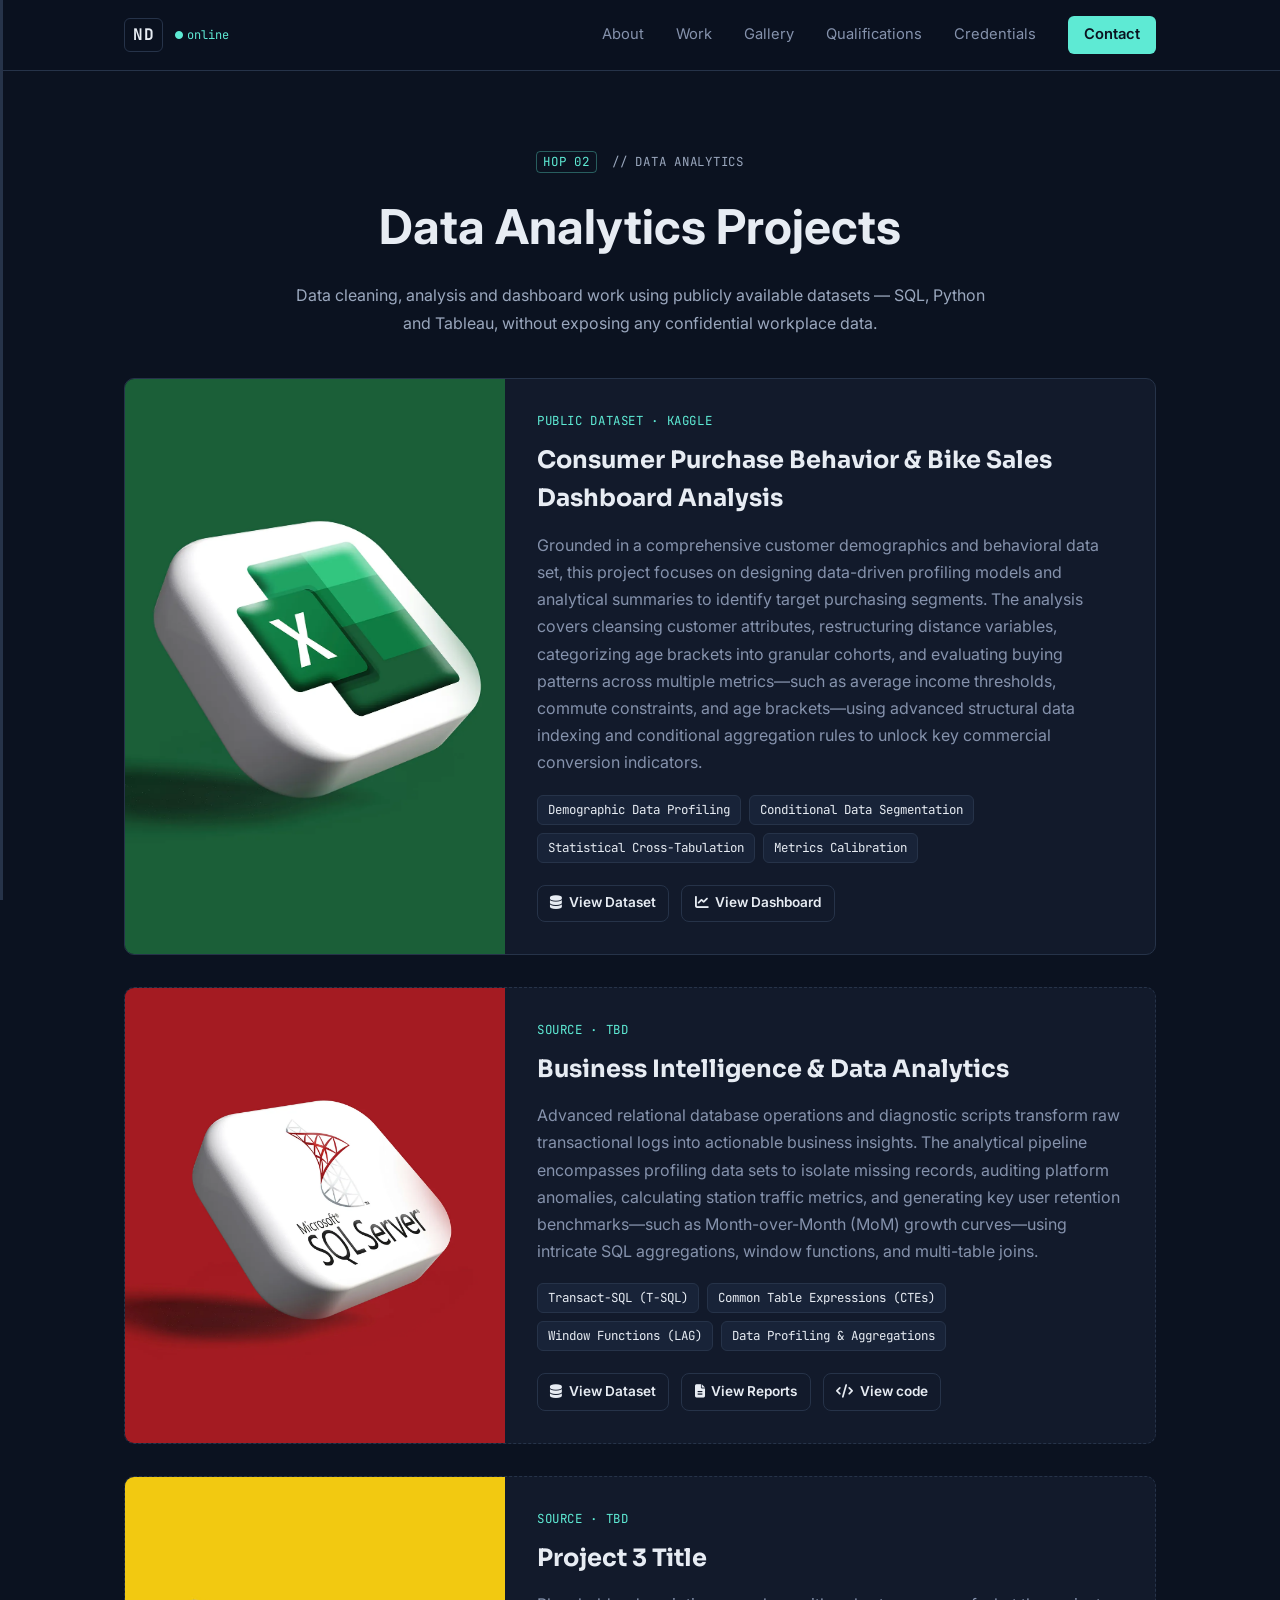
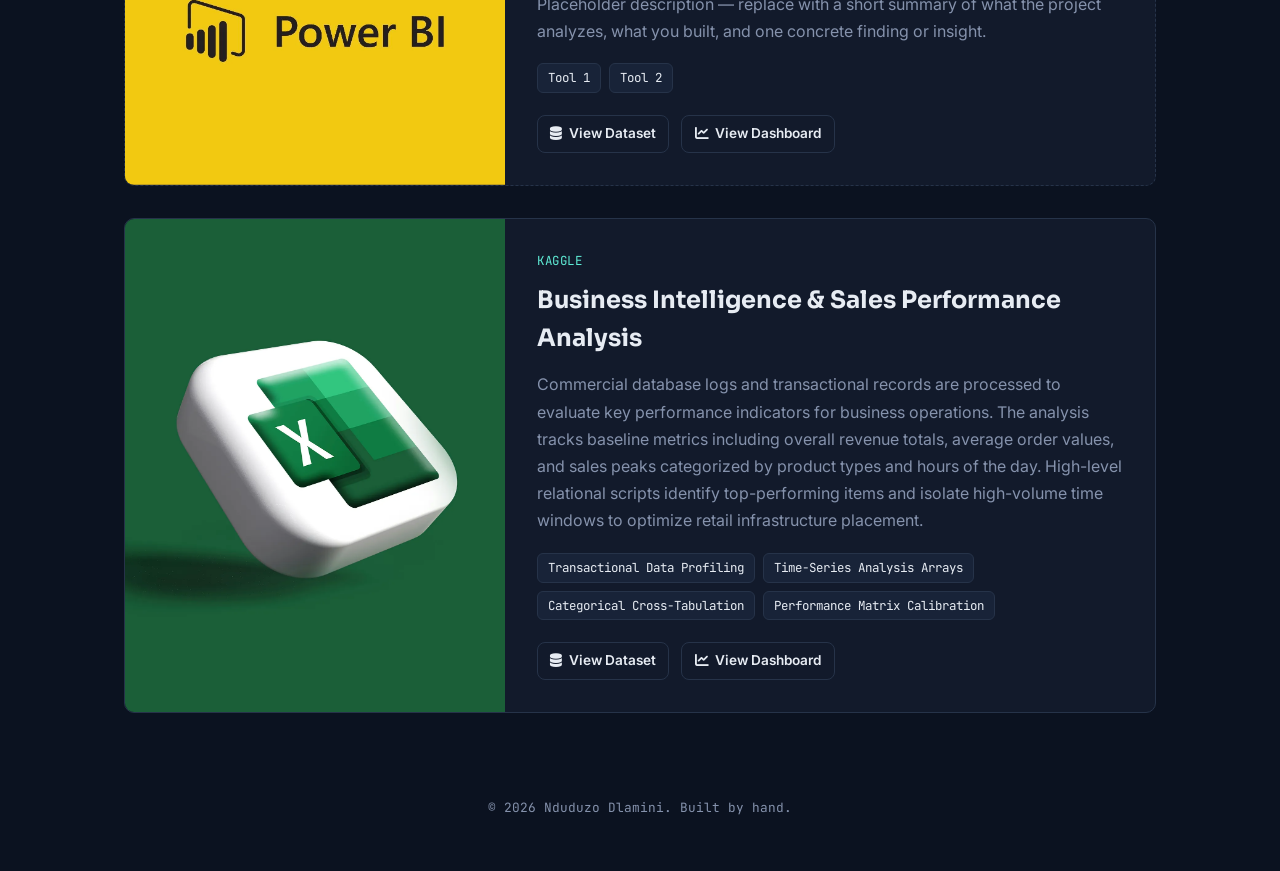
==== commit f95ef944: "Updates" ====
--- a/data-projects.html
+++ b/data-projects.html
@@ -111,7 +111,7 @@
 
 
     <!-- =====================================================
-         PROJECT 1 — real project, matches gallery.js data
+         PROJECT 1 
     ====================================================== -->
 
     <article class="data-project">
@@ -145,7 +145,7 @@
         </ul>
 
         <div class="data-project__links">
-          <a href="https://docs.google.com/spreadsheets/d/1Q3sT7R4zMOkvJ_Vg9NUaLNbfIbhfesda/edit?gid=2065896624#gid=2065896624" target="_blank" rel="noopener noreferrer" class="btn btn--small">
+          <a href="https://docs.google.com/spreadsheets/d/1L_EN_LWFe01CcsoxV2HPV-CcQ8asojed/edit?usp=sharing&ouid=110078759032443403894&rtpof=true&sd=true" target="_blank" rel="noopener noreferrer" class="btn btn--small">
             <i class="fa-solid fa-database"></i> View Dataset
           </a>
           <a href="https://1drv.ms/x/c/74aa4d2faad8bead/IQAX40vjZuWdQb5-YXZSvCewAWNHDac2q6_FHxBY3zbH28k?e=N1dnjA" target="_blank" rel="noopener noreferrer" class="btn btn--small">
@@ -159,8 +159,7 @@
 
 
     <!-- =====================================================
-         PROJECT 2 — TEMPLATE: replace the placeholder text
-         below with a real project, then delete this comment.
+         PROJECT 2 
     ====================================================== -->
 
     <article class="data-project data-project--placeholder">
@@ -195,7 +194,7 @@
           <a href="https://drive.google.com/drive/folders/1dd7-E48r85PpNKUq_KQlEu4Q6g_Z-5mP?usp=sharing" target="_blank" rel="noopener noreferrer" class="btn btn--small">
             <i class="fa-solid fa-database"></i> View Dataset
           </a>
-          <a href="#" target="_blank" rel="noopener noreferrer" class="btn btn--small">
+          <a href="reports/business-intelligence.html" class="btn btn--small">
             <i class="fa-solid fa-file-text"></i> View Reports
           </a>
           <a href="https://github.com/NduduzoDlamini/DataAnalysis-PortfolioProject/blob/main/SQL_EBIKE.sql" target="_blank" rel="noopener noreferrer" class="btn btn--small">
@@ -209,7 +208,7 @@
 
 
     <!-- =====================================================
-         PROJECT 3 — TEMPLATE: same as above
+         PROJECT 3 
     ====================================================== -->
 
     <article class="data-project data-project--placeholder">
@@ -248,6 +247,52 @@
 
     </article>
 
+    <!-- =====================================================
+         PROJECT 4 
+    ====================================================== -->
+
+    <article class="data-project">
+
+      <div class="data-project__image">
+        <img src="assets/gallery/excel.webp" alt="Healthcare analytics dashboard">
+      </div>
+
+      <div class="data-project__body">
+
+        <span class="data-project__tag">Kaggle</span>
+
+        <h2> Business Intelligence & Sales Performance Analysis</h2>
+
+        <p>
+          Commercial database logs and transactional records are processed to 
+          evaluate key performance indicators for business operations. The analysis
+           tracks baseline metrics including overall revenue totals, average order 
+           values, and sales peaks categorized by product types and hours of the day.
+           High-level relational scripts identify top-performing items and isolate 
+           high-volume time windows to optimize retail infrastructure placement.
+        </p>
+
+        <ul class="data-project__stack">
+          <li>Transactional Data Profiling</li>
+          <li>Time-Series Analysis Arrays</li>
+          <li>Categorical Cross-Tabulation</li>
+          <li>Performance Matrix Calibration</li>
+        </ul>
+
+        <div class="data-project__links">
+          <a href="https://docs.google.com/spreadsheets/d/1FjBYtMvqbPdksa5ebeX0kzzi7KWOJRct/edit?usp=sharing&ouid=110078759032443403894&rtpof=true&sd=true" target="_blank" rel="noopener noreferrer" class="btn btn--small">
+            <i class="fa-solid fa-database"></i> View Dataset
+          </a>
+          <a href="https://1drv.ms/x/c/74aa4d2faad8bead/IQA2IuM0hZ4gSJyf--r6qSqXAZe2jWoVRBJOLMlukmVunqo?e=QkqhLi" target="_blank" rel="noopener noreferrer" class="btn btn--small">
+            <i class="fa-solid fa-chart-line"></i> View Dashboard
+          </a>
+        </div>
+
+      </div>
+
+    </article>
+
+
   </div>
 
 </main>
--- a/css/style.css
+++ b/css/style.css
@@ -1892,4 +1892,346 @@
       padding: 24px;
   }
 
-}+}
+
+/* ============================================================
+   ANALYTICS REPORT PAGE
+   Report-specific width/layout/content styling.
+   ============================================================ */
+
+.report-page {
+  padding: 90px 0 70px;
+}
+
+/* Give the report more breathing room than the standard 1080px site container. */
+.report-page .container {
+  max-width: 1240px;
+}
+
+.report-hero {
+  max-width: 1040px;
+  margin: 0 auto 42px;
+}
+
+.report-hero h1 {
+  margin-bottom: 14px;
+}
+
+.report-hero__intro {
+  max-width: 900px;
+  color: var(--muted);
+  line-height: 1.8;
+}
+
+.report-meta {
+  display: flex;
+  flex-wrap: wrap;
+  gap: 10px;
+  margin-top: 22px;
+}
+
+.report-meta span,
+.report-tag {
+  display: inline-flex;
+  align-items: center;
+  gap: 7px;
+  font-family: var(--font-mono);
+  font-size: 0.76rem;
+  color: var(--text);
+  background: var(--surface-2);
+  border: 1px solid var(--border);
+  border-radius: 6px;
+  padding: 6px 10px;
+}
+
+.report-layout {
+  display: grid;
+  grid-template-columns: minmax(0, 1fr) 230px;
+  gap: 32px;
+  align-items: start;
+}
+
+/* Main report content stays wide on the left; contents navigation stays compact on the right. */
+.report-content {
+  min-width: 0;
+  grid-column: 1;
+  grid-row: 1;
+}
+
+.report-sidebar {
+  grid-column: 2;
+  grid-row: 1;
+}
+
+.report-section {
+  background: var(--surface);
+  border: 1px solid var(--border);
+  border-radius: var(--radius);
+  padding: 32px;
+  margin-bottom: 24px;
+}
+
+.report-section h2 {
+  margin: 12px 0 16px;
+  font-family: var(--font-display);
+  font-size: 1.4rem;
+}
+
+.report-section h3 {
+  margin: 26px 0 10px;
+  font-family: var(--font-display);
+  font-size: 1rem;
+}
+
+.report-section p {
+  color: var(--muted);
+  line-height: 1.8;
+  margin: 0 0 14px;
+}
+
+.report-section ul,
+.report-section ol {
+  color: var(--muted);
+  line-height: 1.8;
+  padding-left: 22px;
+}
+
+.report-section li {
+  margin-bottom: 7px;
+}
+
+/* Executive Summary gets a wider, more readable layout. */
+.report-section--executive {
+  padding: 34px 38px;
+}
+
+.report-section--executive .report-summary {
+  max-width: 980px;
+}
+
+.report-summary__lead {
+  color: var(--text) !important;
+  font-size: 1.05rem;
+  line-height: 1.85 !important;
+}
+
+.report-summary__grid {
+  display: grid;
+  grid-template-columns: repeat(3, minmax(0, 1fr));
+  gap: 14px;
+  margin-top: 24px;
+}
+
+.report-summary__item {
+  background: var(--surface-2);
+  border: 1px solid var(--border);
+  border-radius: 8px;
+  padding: 18px;
+}
+
+.report-summary__item strong {
+  display: block;
+  font-family: var(--font-mono);
+  color: var(--accent);
+  font-size: 0.72rem;
+  text-transform: uppercase;
+  letter-spacing: 0.05em;
+  margin-bottom: 7px;
+}
+
+.report-summary__item span {
+  color: var(--muted);
+  line-height: 1.6;
+  font-size: 0.9rem;
+}
+
+.report-sidebar {
+  position: sticky;
+  top: 100px;
+}
+
+.report-nav {
+  background: var(--surface);
+  border: 1px solid var(--border);
+  border-radius: var(--radius);
+  padding: 20px;
+}
+
+.report-nav__title {
+  display: block;
+  font-family: var(--font-mono);
+  font-size: 0.72rem;
+  color: var(--accent);
+  text-transform: uppercase;
+  letter-spacing: 0.06em;
+  margin-bottom: 12px;
+}
+
+.report-nav a {
+  display: block;
+  padding: 8px 0;
+  color: var(--muted);
+  text-decoration: none;
+  border-bottom: 1px solid var(--border);
+  font-size: 0.88rem;
+}
+
+.report-nav a:last-child {
+  border-bottom: 0;
+}
+
+.report-nav a:hover {
+  color: var(--text);
+}
+
+.report-kpis {
+  display: grid;
+  grid-template-columns: repeat(3, minmax(0, 1fr));
+  gap: 14px;
+  margin: 20px 0;
+}
+
+.report-kpi {
+  background: var(--surface-2);
+  border: 1px solid var(--border);
+  border-radius: 8px;
+  padding: 18px;
+}
+
+.report-kpi__label {
+  display: block;
+  font-family: var(--font-mono);
+  color: var(--muted);
+  font-size: 0.7rem;
+  text-transform: uppercase;
+  letter-spacing: 0.05em;
+  margin-bottom: 8px;
+}
+
+.report-kpi__value {
+  display: block;
+  font-family: var(--font-display);
+  font-size: 1.25rem;
+  font-weight: 700;
+}
+
+.report-table-wrap {
+  overflow-x: auto;
+  margin-top: 18px;
+}
+
+.report-table {
+  width: 100%;
+  border-collapse: collapse;
+  min-width: 560px;
+}
+
+.report-table th,
+.report-table td {
+  text-align: left;
+  padding: 12px 14px;
+  border-bottom: 1px solid var(--border);
+  vertical-align: top;
+}
+
+.report-table th {
+  font-family: var(--font-mono);
+  font-size: 0.74rem;
+  color: var(--accent);
+  text-transform: uppercase;
+}
+
+.report-table td {
+  color: var(--muted);
+  line-height: 1.6;
+}
+
+.report-note {
+  border-left: 3px solid var(--accent);
+  background: var(--surface-2);
+  padding: 15px 17px;
+  margin-top: 18px;
+  color: var(--muted);
+  line-height: 1.7;
+}
+
+.report-actions {
+  display: flex;
+  flex-wrap: wrap;
+  gap: 10px;
+  margin-top: 26px;
+}
+
+.report-actions .btn {
+  text-decoration: none;
+}
+
+.report-code {
+  background: #070d18;
+  border: 1px solid var(--border);
+  border-radius: 8px;
+  padding: 18px;
+  overflow-x: auto;
+  margin-top: 16px;
+}
+
+.report-code code {
+  font-family: var(--font-mono);
+  color: var(--text);
+  font-size: 0.8rem;
+  line-height: 1.7;
+  white-space: pre;
+}
+
+@media (max-width: 900px) {
+  .report-page .container {
+    max-width: var(--max-w);
+  }
+
+  .report-layout {
+    grid-template-columns: 1fr;
+  }
+
+  .report-content,
+  .report-sidebar {
+    grid-column: auto;
+    grid-row: auto;
+  }
+
+  .report-sidebar {
+    position: static;
+    order: -1;
+  }
+
+  .report-nav {
+    display: flex;
+    flex-wrap: wrap;
+    gap: 8px 16px;
+    align-items: center;
+  }
+
+  .report-nav__title {
+    width: 100%;
+    margin-bottom: 0;
+  }
+
+  .report-nav a {
+    border-bottom: 0;
+  }
+}
+
+@media (max-width: 650px) {
+  .report-page {
+    padding-top: 75px;
+  }
+
+  .report-section,
+  .report-section--executive {
+    padding: 22px;
+  }
+
+  .report-summary__grid,
+  .report-kpis {
+    grid-template-columns: 1fr;
+  }
+}
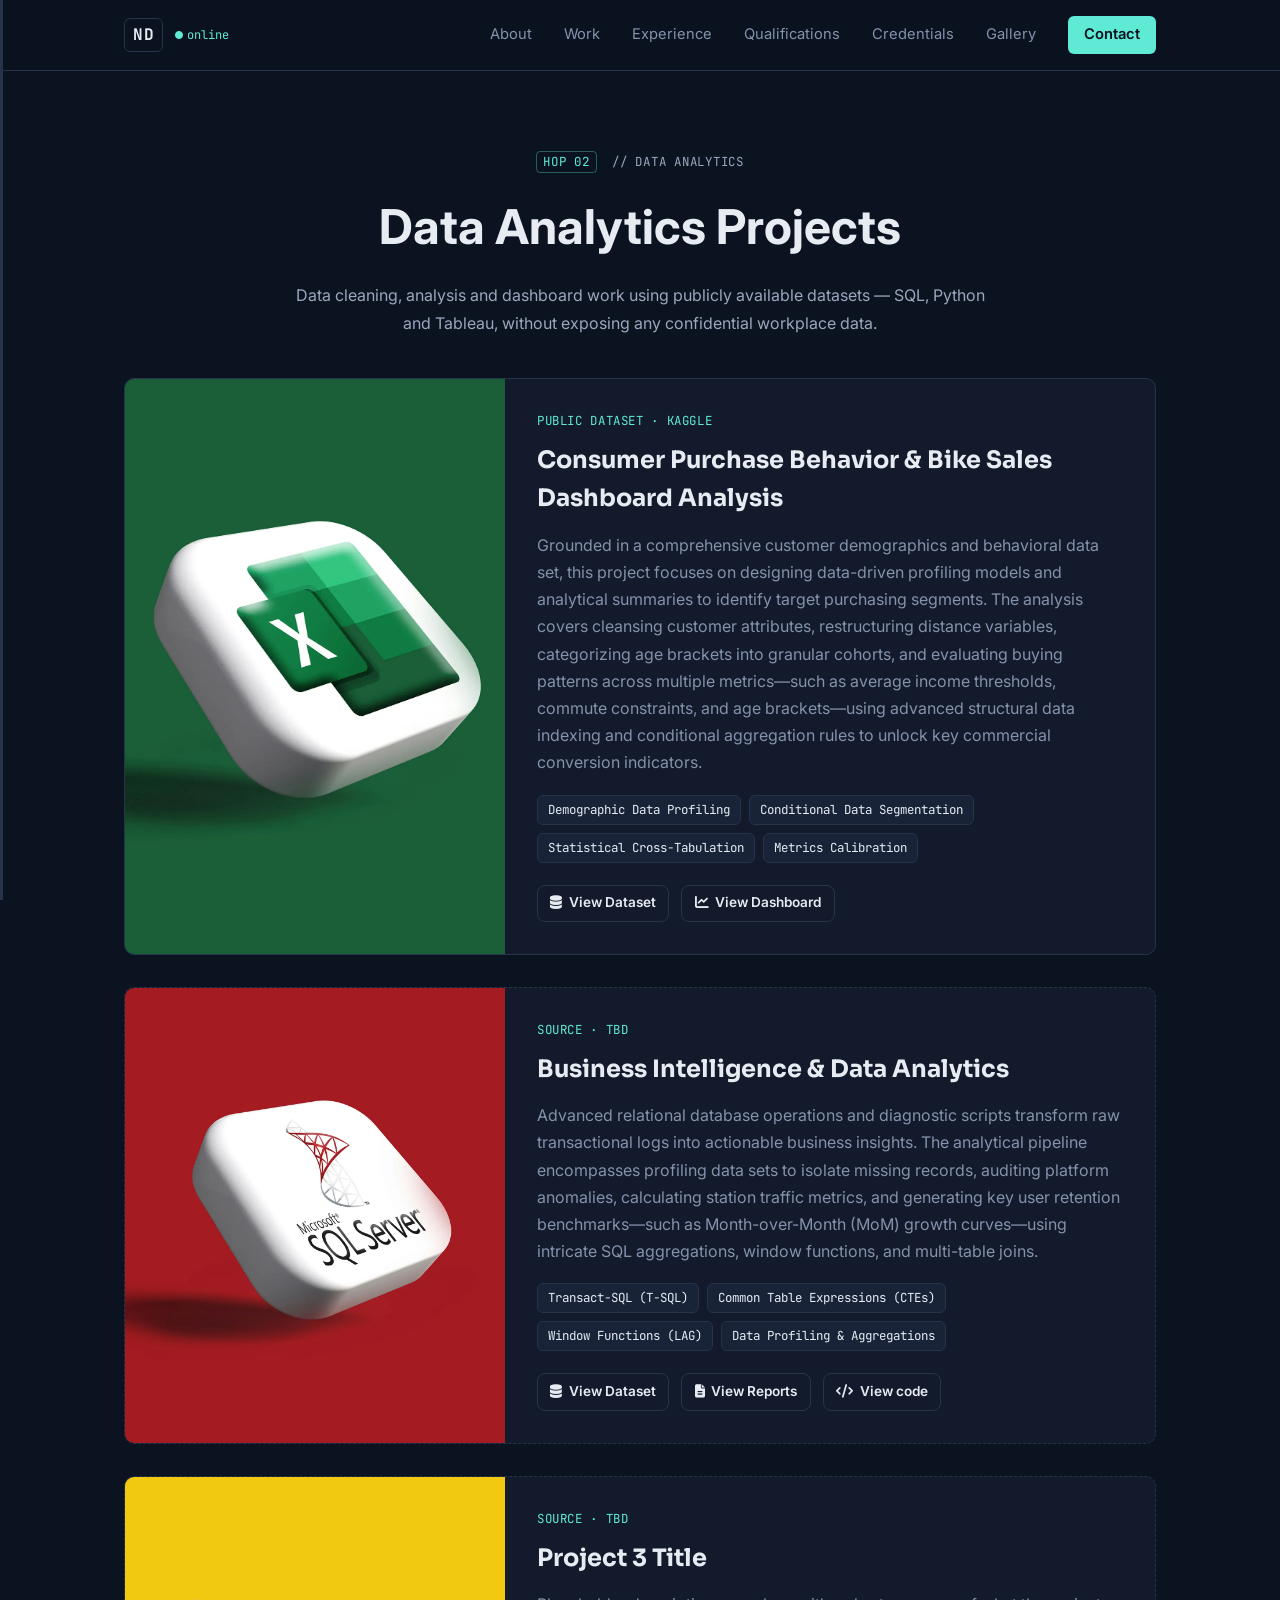
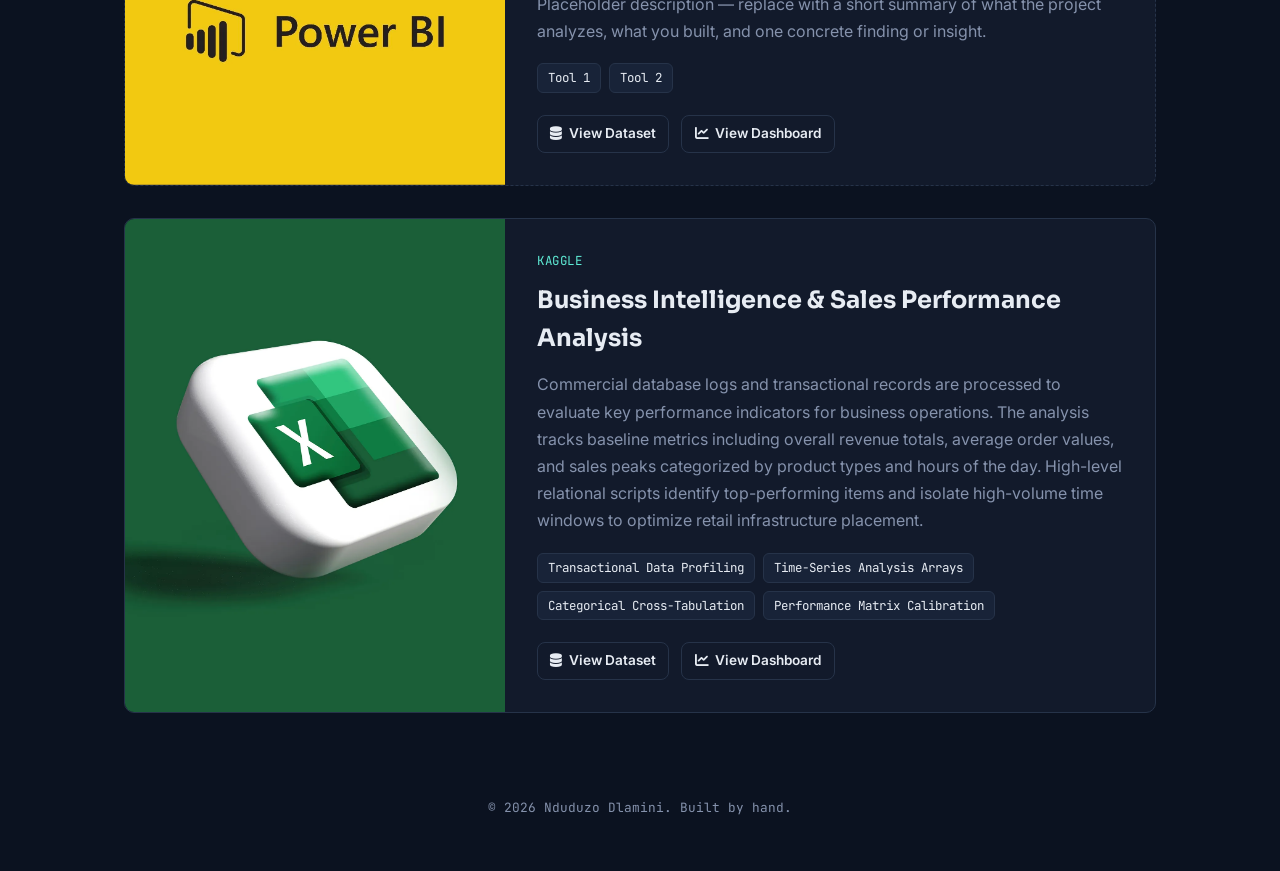
==== commit af1d7d88: "updates" ====
--- a/data-projects.html
+++ b/data-projects.html
@@ -25,7 +25,7 @@
     href="https://cdnjs.cloudflare.com/ajax/libs/font-awesome/6.5.1/css/all.min.css"
   >
 
-  <link rel="stylesheet" href="css/style.css">
+  <link rel="stylesheet" href="css/style.css?v=21">
 </head>
 
 <body>
@@ -58,9 +58,10 @@
     <nav class="nav__links">
       <a href="index.html#about">About</a>
       <a href="index.html#work">Work</a>
-      <a href="gallery.html">Gallery</a>
+      <a href="index.html#experience">Experience</a>
       <a href="index.html#qualifications">Qualifications</a>
       <a href="index.html#credentials">Credentials</a>
+      <a href="gallery.html">Gallery</a>
       <a href="index.html#contact" class="nav__cta">Contact</a>
     </nav>
 
@@ -111,187 +112,13 @@
 
 
     <!-- =====================================================
-         PROJECT 1 
+         PROJECTS
+         Rendered dynamically from js/projects-data.js — edit
+         that file to add, remove, or update a project. Both this
+         page and each project's report page read from it.
     ====================================================== -->
 
-    <article class="data-project">
-
-      <div class="data-project__image">
-        <img src="assets/gallery/excel.webp" alt="Healthcare analytics dashboard">
-      </div>
-
-      <div class="data-project__body">
-
-        <span class="data-project__tag">Public Dataset · Kaggle</span>
-
-        <h2> Consumer Purchase Behavior & Bike Sales Dashboard Analysis</h2>
-
-        <p>
-          Grounded in a comprehensive customer demographics and behavioral data set, 
-          this project focuses on designing data-driven profiling models and analytical 
-          summaries to identify target purchasing segments. The analysis covers cleansing
-           customer attributes, restructuring distance variables, categorizing age brackets
-            into granular cohorts, and evaluating buying patterns across multiple metrics—such
-             as average income thresholds, commute constraints,
-          and age brackets—using advanced structural data indexing and conditional aggregation
-           rules to unlock key commercial conversion indicators.
-        </p>
-
-        <ul class="data-project__stack">
-          <li>Demographic Data Profiling</li>
-          <li>Conditional Data Segmentation</li>
-          <li>Statistical Cross-Tabulation</li>
-          <li>Metrics Calibration</li>
-        </ul>
-
-        <div class="data-project__links">
-          <a href="https://docs.google.com/spreadsheets/d/1L_EN_LWFe01CcsoxV2HPV-CcQ8asojed/edit?usp=sharing&ouid=110078759032443403894&rtpof=true&sd=true" target="_blank" rel="noopener noreferrer" class="btn btn--small">
-            <i class="fa-solid fa-database"></i> View Dataset
-          </a>
-          <a href="https://1drv.ms/x/c/74aa4d2faad8bead/IQAX40vjZuWdQb5-YXZSvCewAWNHDac2q6_FHxBY3zbH28k?e=N1dnjA" target="_blank" rel="noopener noreferrer" class="btn btn--small">
-            <i class="fa-solid fa-chart-line"></i> View Dashboard
-          </a>
-        </div>
-
-      </div>
-
-    </article>
-
-
-    <!-- =====================================================
-         PROJECT 2 
-    ====================================================== -->
-
-    <article class="data-project data-project--placeholder">
-
-      <div class="data-project__image">
-        <img src="assets/gallery/sql.webp" alt="Project 2 preview">
-      </div>
-
-      <div class="data-project__body">
-
-        <span class="data-project__tag">Source · TBD</span>
-
-        <h2>Business Intelligence & Data Analytics</h2>
-
-        <p>
-          Advanced relational database operations and diagnostic scripts transform
-           raw transactional logs into actionable business insights. The analytical
-            pipeline encompasses profiling data sets to isolate missing records,
-             auditing platform anomalies, calculating station traffic metrics, and
-              generating key user retention benchmarks—such as Month-over-Month (MoM) 
-              growth curves—using intricate SQL aggregations, window functions, and multi-table joins.
-        </p>
-
-        <ul class="data-project__stack">
-          <li>Transact-SQL (T-SQL)</li>
-          <li>Common Table Expressions (CTEs)</li>
-          <li>Window Functions (LAG)</li>
-          <li>Data Profiling & Aggregations</li>
-        </ul>
-
-        <div class="data-project__links">
-          <a href="https://drive.google.com/drive/folders/1dd7-E48r85PpNKUq_KQlEu4Q6g_Z-5mP?usp=sharing" target="_blank" rel="noopener noreferrer" class="btn btn--small">
-            <i class="fa-solid fa-database"></i> View Dataset
-          </a>
-          <a href="reports/business-intelligence.html" class="btn btn--small">
-            <i class="fa-solid fa-file-text"></i> View Reports
-          </a>
-          <a href="https://github.com/NduduzoDlamini/DataAnalysis-PortfolioProject/blob/main/SQL_EBIKE.sql" target="_blank" rel="noopener noreferrer" class="btn btn--small">
-            <i class="fa-solid fa-code"></i> View code
-          </a>
-        </div>
-
-      </div>
-
-    </article>
-
-
-    <!-- =====================================================
-         PROJECT 3 
-    ====================================================== -->
-
-    <article class="data-project data-project--placeholder">
-
-      <div class="data-project__image">
-        <img src="assets/gallery/bi.webp" alt="Project 3 preview">
-      </div>
-
-      <div class="data-project__body">
-
-        <span class="data-project__tag">Source · TBD</span>
-
-        <h2>Project 3 Title</h2>
-
-        <p>
-          Placeholder description — replace with a short summary of what
-          the project analyzes, what you built, and one concrete finding
-          or insight.
-        </p>
-
-        <ul class="data-project__stack">
-          <li>Tool 1</li>
-          <li>Tool 2</li>
-        </ul>
-
-        <div class="data-project__links">
-          <a href="#" target="_blank" rel="noopener noreferrer" class="btn btn--small">
-            <i class="fa-solid fa-database"></i> View Dataset
-          </a>
-          <a href="#" target="_blank" rel="noopener noreferrer" class="btn btn--small">
-            <i class="fa-solid fa-chart-line"></i> View Dashboard
-          </a>
-        </div>
-
-      </div>
-
-    </article>
-
-    <!-- =====================================================
-         PROJECT 4 
-    ====================================================== -->
-
-    <article class="data-project">
-
-      <div class="data-project__image">
-        <img src="assets/gallery/excel.webp" alt="Healthcare analytics dashboard">
-      </div>
-
-      <div class="data-project__body">
-
-        <span class="data-project__tag">Kaggle</span>
-
-        <h2> Business Intelligence & Sales Performance Analysis</h2>
-
-        <p>
-          Commercial database logs and transactional records are processed to 
-          evaluate key performance indicators for business operations. The analysis
-           tracks baseline metrics including overall revenue totals, average order 
-           values, and sales peaks categorized by product types and hours of the day.
-           High-level relational scripts identify top-performing items and isolate 
-           high-volume time windows to optimize retail infrastructure placement.
-        </p>
-
-        <ul class="data-project__stack">
-          <li>Transactional Data Profiling</li>
-          <li>Time-Series Analysis Arrays</li>
-          <li>Categorical Cross-Tabulation</li>
-          <li>Performance Matrix Calibration</li>
-        </ul>
-
-        <div class="data-project__links">
-          <a href="https://docs.google.com/spreadsheets/d/1FjBYtMvqbPdksa5ebeX0kzzi7KWOJRct/edit?usp=sharing&ouid=110078759032443403894&rtpof=true&sd=true" target="_blank" rel="noopener noreferrer" class="btn btn--small">
-            <i class="fa-solid fa-database"></i> View Dataset
-          </a>
-          <a href="https://1drv.ms/x/c/74aa4d2faad8bead/IQA2IuM0hZ4gSJyf--r6qSqXAZe2jWoVRBJOLMlukmVunqo?e=QkqhLi" target="_blank" rel="noopener noreferrer" class="btn btn--small">
-            <i class="fa-solid fa-chart-line"></i> View Dashboard
-          </a>
-        </div>
-
-      </div>
-
-    </article>
-
+    <div id="dataProjectsList"></div>
 
   </div>
 
@@ -307,7 +134,9 @@
 </footer>
 
 
-<script src="js/script.js"></script>
+<script src="js/script.js?v=20"></script>
+<script src="js/projects-data.js"></script>
+<script src="js/data-projects-render.js"></script>
 
 </body>
 </html>
--- a/css/style.css
+++ b/css/style.css
@@ -1903,6 +1903,29 @@
   padding: 90px 0 70px;
 }
 
+.report-back {
+  position: sticky;
+  top: 76px;
+  z-index: 20;
+  margin: 0 0 1.5rem;
+  padding: 8px 0;
+  background: var(--bg);
+}
+
+.report-back a {
+  display: inline-flex;
+  align-items: center;
+  gap: 8px;
+  color: var(--muted);
+  text-decoration: none;
+  font-family: var(--font-mono);
+  font-size: 0.85rem;
+}
+
+.report-back a:hover {
+  color: var(--accent);
+}
+
 /* Give the report more breathing room than the standard 1080px site container. */
 .report-page .container {
   max-width: 1240px;
@@ -1998,6 +2021,35 @@
 
 .report-section li {
   margin-bottom: 7px;
+}
+
+.report-finding {
+  background: var(--surface-2);
+  border: 1px solid var(--border);
+  border-radius: 10px;
+  padding: 18px 22px;
+  margin-bottom: 14px;
+}
+
+.report-finding h3 {
+  margin: 0 0 8px;
+  font-size: 1.02rem;
+  color: var(--accent);
+}
+
+.report-finding p {
+  margin: 0;
+}
+
+.report-image img {
+  width: 100%;
+  border-radius: 12px;
+  border: 1px solid var(--border);
+  display: block;
+}
+
+.report-image-links {
+  margin-top: 16px;
 }
 
 /* Executive Summary gets a wider, more readable layout. */
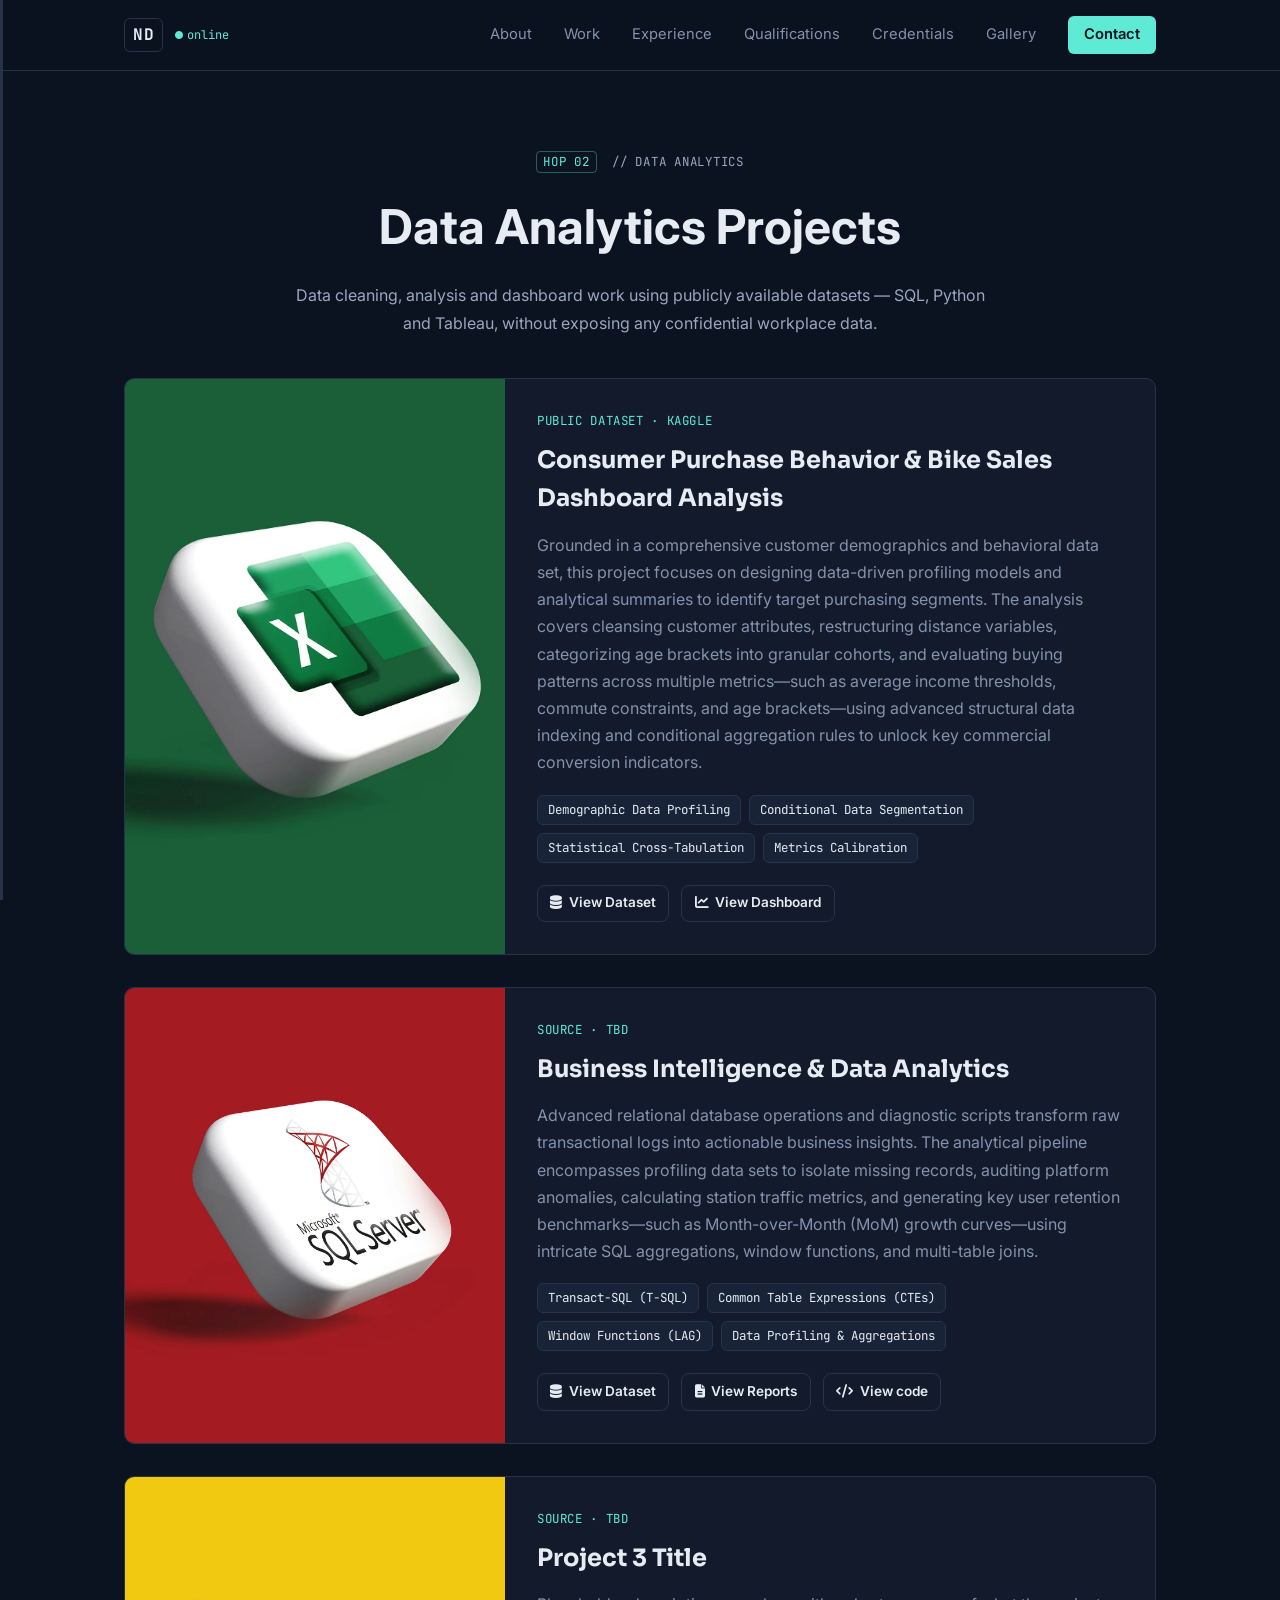
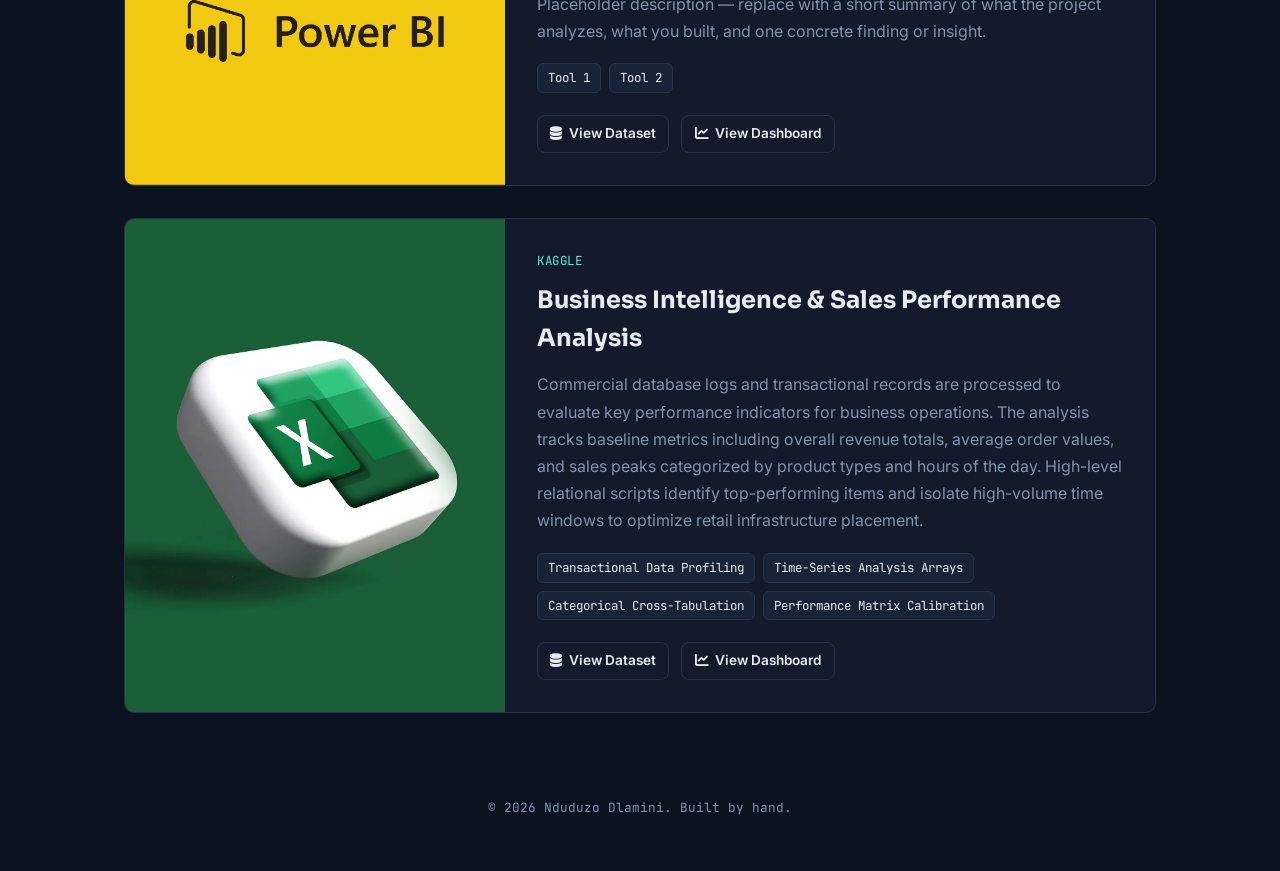
==== commit bcee1792: "Updates" ====
--- a/data-projects.html
+++ b/data-projects.html
@@ -25,7 +25,7 @@
     href="https://cdnjs.cloudflare.com/ajax/libs/font-awesome/6.5.1/css/all.min.css"
   >
 
-  <link rel="stylesheet" href="css/style.css?v=21">
+  <link rel="stylesheet" href="css/style.css?v=22">
 </head>
 
 <body>
--- a/css/style.css
+++ b/css/style.css
@@ -1875,7 +1875,6 @@
 
 .data-project--placeholder{
     opacity: 1;
-    border-style: dashed;
 }
 
 @media (max-width: 760px){
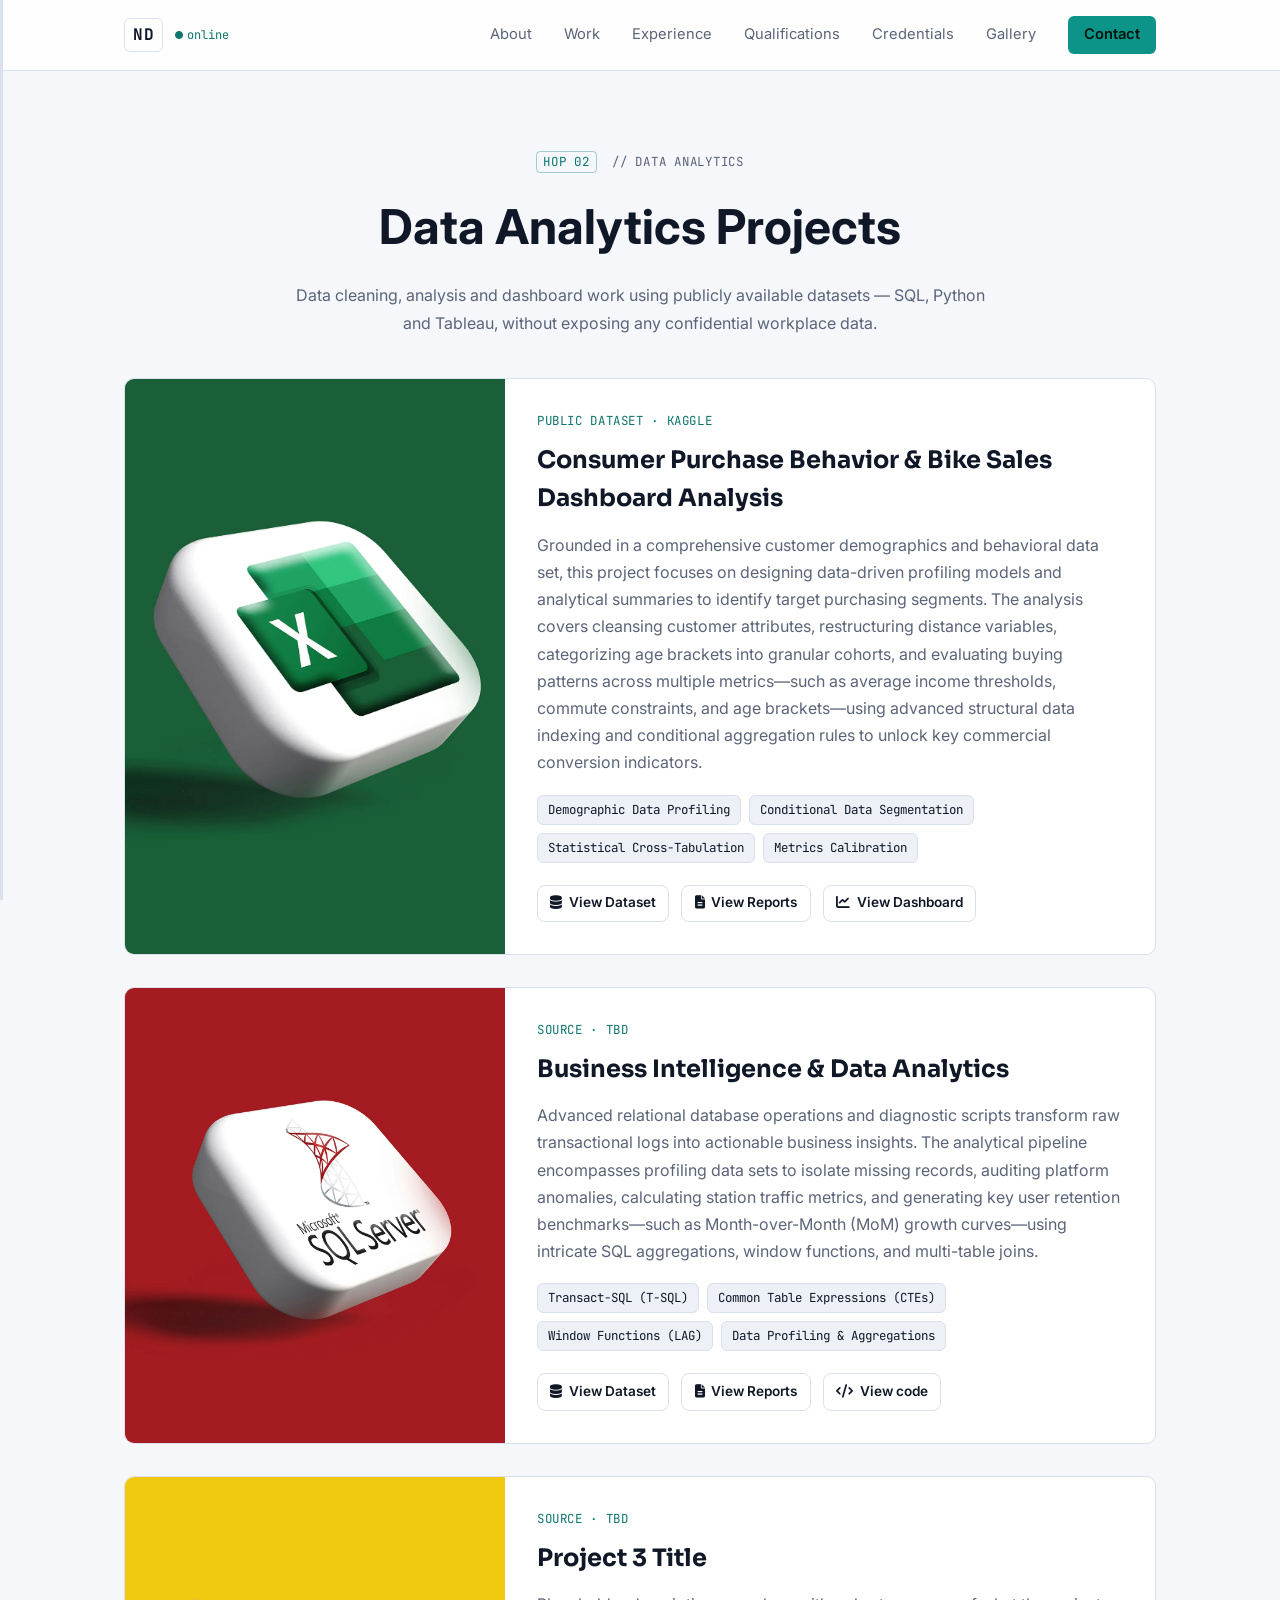
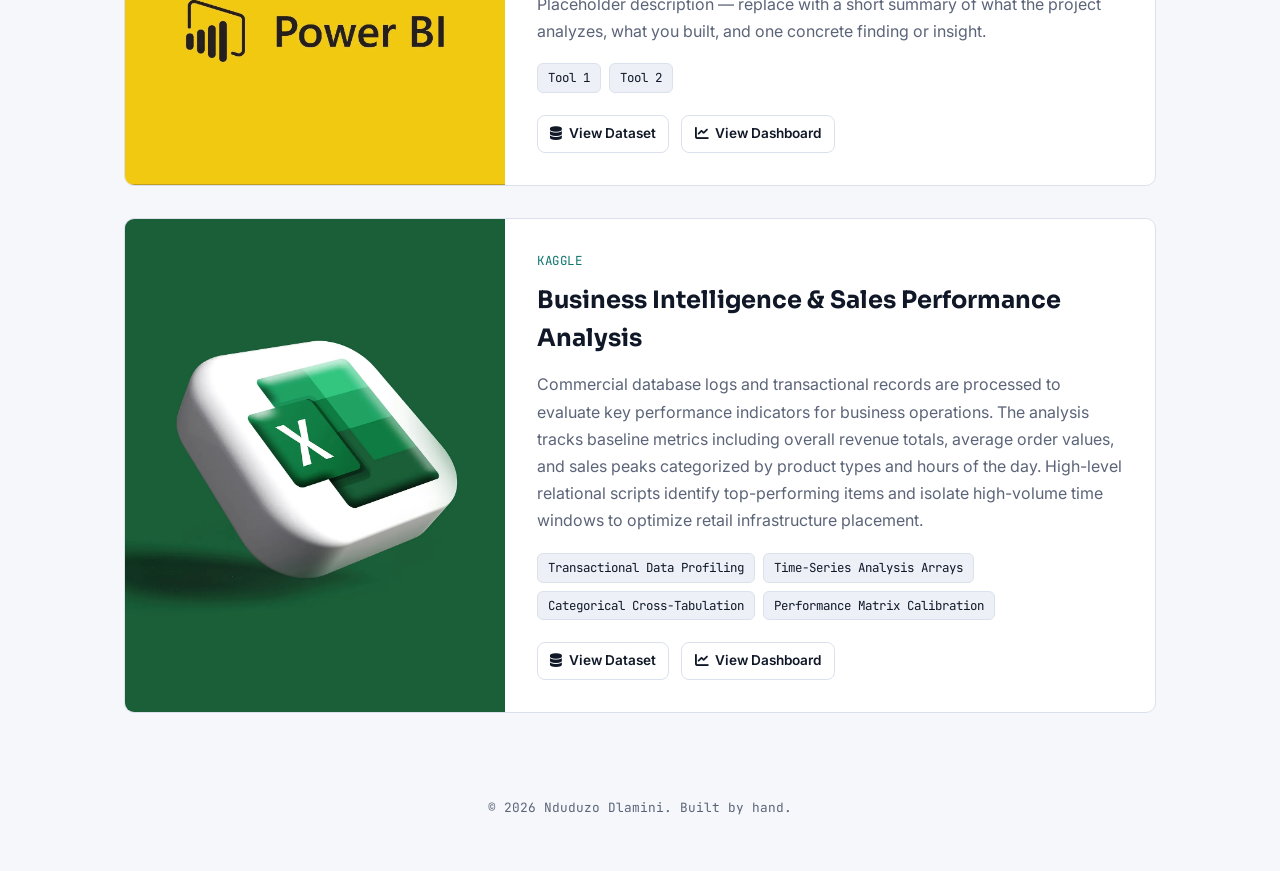
==== commit 52f0b556: "dark/light toggle updates" ====
--- a/data-projects.html
+++ b/data-projects.html
@@ -11,7 +11,7 @@
     name="description"
     content="Data analytics projects by Nduduzo Dlamini — SQL, Python and Tableau work on public datasets, including cleaning, analysis and dashboard development."
   >
-
+  <link rel="icon" type="image/webp" href="assets/gallery/dp.webp">
   <link rel="preconnect" href="https://fonts.googleapis.com">
   <link rel="preconnect" href="https://fonts.gstatic.com" crossorigin>
 
--- a/css/style.css
+++ b/css/style.css
@@ -9,7 +9,11 @@
   --text:      #E7ECF3;
   --muted:     #8592AC;
   --accent:    #5EEAD4; /* status-light teal */
+  --accent-rgb: 94, 234, 212; /* rgb of --accent, for rgba() glows/borders */
   --accent-2:  #F2B84B; /* amber, warm counterpoint */
+  --nav-bg:    rgba(11, 18, 32, 0.85);
+  --code-bg:   #070d18;
+  --on-accent: #04140F; /* fixed dark text/icon color for use on top of accent fills, in either theme */
 
   --font-display: 'Sora', system-ui, sans-serif;
   --font-body: 'Inter', system-ui, sans-serif;
@@ -17,6 +21,45 @@
 
   --radius: 10px;
   --max-w: 1080px;
+}
+
+/* ============================================================
+   LIGHT THEME
+   Same brand accent (teal/amber) in both themes; only the
+   surface/text/border tokens flip. Toggled via [data-theme]
+   on <html> — see script.js.
+   ============================================================ */
+:root[data-theme="light"] {
+  --bg:        #F5F7FB;
+  --surface:   #FFFFFF;
+  --surface-2: #EDF1F7;
+  --border:    #DBE1EC;
+  --text:      #101828;
+  --muted:     #5B6478;
+  --nav-bg:    rgba(255, 255, 255, 0.85);
+  --code-bg:   #EDF1F7;
+  --accent:     #0F766E; /* deep teal — the dark-mode teal is too pale as text/borders on light backgrounds */
+  --accent-rgb: 15, 118, 110;
+}
+
+/* Light-mode-only component tweaks. The deep teal above reads well as
+   body text/borders on white, but three spots need a different shade
+   of the same color rather than the flat --accent:
+   - Solid-fill buttons looked almost black with the deep teal as a
+     background, so they get a slightly brighter teal fill (dark text
+     from --on-accent already has plenty of contrast on it).
+   - The photo badge had dark teal text on a dark navy chip (from the
+     dark-theme design) — in light mode that's dark-on-dark, so it
+     gets a light chip with dark teal text instead. */
+:root[data-theme="light"] .nav__cta,
+:root[data-theme="light"] .btn--primary,
+:root[data-theme="light"] .gallery-filter button.active {
+  background: #0D9488;
+}
+:root[data-theme="light"] .portrait-tag {
+  background: #FFFFFF;
+  border-color: #CCFBF1;
+  color: #0F766E;
 }
 
 * { box-sizing: border-box; }
@@ -33,6 +76,7 @@
   line-height: 1.6;
   -webkit-font-smoothing: antialiased;
   overflow-x: clip;
+  transition: background-color 0.25s ease, color 0.25s ease;
 }
 
 img { max-width: 100%; display: block; }
@@ -59,7 +103,7 @@
   width: 100%;
   height: 0%;
   background: linear-gradient(180deg, var(--accent), var(--accent-2));
-  box-shadow: 0 0 12px rgba(94, 234, 212, 0.6);
+  box-shadow: 0 0 12px rgba(var(--accent-rgb), 0.6);
   transition: height 0.1s linear;
 }
 
@@ -73,7 +117,7 @@
 }
 .hop {
   color: var(--accent);
-  border: 1px solid rgba(94, 234, 212, 0.35);
+  border: 1px solid rgba(var(--accent-rgb), 0.35);
   border-radius: 4px;
   padding: 0.1em 0.5em;
   margin-right: 0.6em;
@@ -86,9 +130,10 @@
   position: sticky;
   top: 0;
   z-index: 100;
-  background: rgba(11, 18, 32, 0.85);
+  background: var(--nav-bg);
   backdrop-filter: blur(10px);
   border-bottom: 1px solid var(--border);
+  transition: background-color 0.25s ease, border-color 0.25s ease;
 }
 .nav__inner {
   max-width: var(--max-w);
@@ -130,7 +175,7 @@
 }
 .nav__links a:hover { color: var(--text); }
 .nav__cta {
-  color: var(--bg) !important;
+  color: var(--on-accent) !important;
   background: var(--accent);
   padding: 0.5em 1.1em;
   border-radius: 6px;
@@ -143,6 +188,68 @@
   display: block; width: 22px; height: 2px; margin: 5px 0;
   background: var(--text);
 }
+
+/* ============================================================
+   THEME TOGGLE
+   ============================================================ */
+.theme-toggle {
+  position: relative;
+  display: inline-flex;
+  align-items: center;
+  justify-content: center;
+  width: 38px;
+  height: 38px;
+  flex-shrink: 0;
+  border-radius: 8px;
+  border: 1px solid var(--border);
+  background: var(--surface);
+  color: var(--muted);
+  cursor: pointer;
+  font-size: 0.95rem;
+  transition: border-color 0.2s ease, color 0.2s ease, background 0.2s ease;
+}
+.theme-toggle:hover {
+  border-color: var(--accent);
+  color: var(--accent);
+}
+.theme-toggle i { pointer-events: none; }
+
+/* Small hover popup explaining what the theme button does. */
+.theme-toggle::after {
+  content: "Theme appearance";
+  position: absolute;
+  top: calc(100% + 8px);
+  left: 50%;
+  transform: translate(-50%, -4px);
+  padding: 0.4rem 0.65rem;
+  border: 1px solid var(--border);
+  border-radius: 6px;
+  background: var(--surface);
+  color: var(--text);
+  font-family: var(--font-body);
+  font-size: 0.72rem;
+  line-height: 1.2;
+  white-space: nowrap;
+  box-shadow: 0 8px 20px rgba(0, 0, 0, 0.18);
+  pointer-events: none;
+  opacity: 0;
+  visibility: hidden;
+  transition: opacity 0.15s ease, transform 0.15s ease, visibility 0.15s ease;
+  z-index: 300;
+}
+
+.theme-toggle:hover::after,
+.theme-toggle:focus-visible::after {
+  opacity: 1;
+  visibility: visible;
+  transform: translate(-50%, 0);
+}
+/* Swap which icon shows based on the active theme; both live in the
+   markup so there's no layout jump or icon-swap flash on click. */
+.theme-toggle .fa-moon { display: none; }
+.theme-toggle .fa-sun { display: block; }
+:root[data-theme="light"] .theme-toggle .fa-moon { display: block; }
+:root[data-theme="light"] .theme-toggle .fa-sun { display: none; }
 
 /* ============================================================
    LAYOUT HELPERS
@@ -273,7 +380,7 @@
   height: 140px;
   display: flex; align-items: center; justify-content: center;
   font-size: 2.4rem;
-  color: var(--bg);
+  color: var(--on-accent);
 }
 .work-card__visual--data { background: linear-gradient(135deg, var(--accent), #2FBFA8); }
 .work-card__visual--net  { background: linear-gradient(135deg, #7FB3FF, #4C7FD9); }
@@ -457,7 +564,7 @@
   font-family: var(--font-mono);
   font-size: 0.78rem;
   color: var(--accent);
-  border: 1px solid rgba(94, 234, 212, 0.35);
+  border: 1px solid rgba(var(--accent-rgb), 0.35);
   border-radius: 4px;
   padding: 0.1em 0.5em;
 }
@@ -821,7 +928,7 @@
 .gallery-hero p{
     max-width:700px;
     margin:auto;
-    color:#9aa7bd;
+    color:var(--muted);
     line-height:1.8;
 }
 
@@ -848,11 +955,11 @@
 
     border-radius:30px;
 
-    border:1px solid rgba(255,255,255,.08);
-
-    background:#141c2e;
-
-    color:white;
+    border:1px solid var(--border);
+
+    background:var(--surface-2);
+
+    color:var(--text);
 
     cursor:pointer;
 
@@ -861,16 +968,16 @@
 
 .gallery-filter button:hover{
 
-    border-color:#37d6c8;
-
-    color:#37d6c8;
+    border-color:var(--accent);
+
+    color:var(--accent);
 }
 
 .gallery-filter button.active{
 
-    background:#37d6c8;
-
-    color:#09111f;
+    background:var(--accent);
+
+    color:var(--on-accent);
 }
 
 
@@ -940,11 +1047,11 @@
 
     aspect-ratio:4/3;
 
-    border:1px solid rgba(255,255,255,.08);
+    border:1px solid var(--border);
 
     transition:.35s;
 
-    background:#111827;
+    background:var(--surface-2);
 }
 
 .gallery-card img{
@@ -1069,7 +1176,7 @@
 
     transform:translateY(-8px);
 
-    border-color:#37d6c8;
+    border-color:var(--accent);
 }
 
 .gallery-card:hover img{
@@ -1111,8 +1218,8 @@
   position: absolute;
   inset: 0;
   border-radius: 18px;
-  border: 1px solid rgba(255, 255, 255, 0.08);
-  background: #1a2332;
+  border: 1px solid var(--border);
+  background: var(--surface-2);
   box-shadow: 0 6px 16px rgba(0, 0, 0, 0.35);
 }
 
@@ -1561,7 +1668,7 @@
   color: var(--accent);
 
   border: 1px solid
-    rgba(94, 234, 212, 0.35);
+    rgba(var(--accent-rgb), 0.35);
 
   border-radius: 4px;
 
@@ -2047,6 +2154,32 @@
   display: block;
 }
 
+/* Shown in place of a real chart/screenshot until a project sets
+   `visualizationImage` in projects-data.js — see report-populate.js. */
+.report-image__placeholder {
+  display: flex;
+  flex-direction: column;
+  align-items: center;
+  justify-content: center;
+  gap: 12px;
+  min-height: 220px;
+  padding: 24px;
+  text-align: center;
+  color: var(--muted);
+  background: var(--surface);
+  border: 1px dashed var(--border);
+  border-radius: var(--radius);
+}
+
+.report-image__placeholder i {
+  font-size: 2.25rem;
+  color: var(--accent);
+}
+
+.report-image__placeholder span {
+  font-size: 0.9rem;
+}
+
 .report-image-links {
   margin-top: 16px;
 }
@@ -2121,10 +2254,14 @@
 .report-nav a {
   display: block;
   padding: 8px 0;
-  color: var(--muted);
+  color: var(--text);
   text-decoration: none;
   border-bottom: 1px solid var(--border);
   font-size: 0.88rem;
+}
+
+.report-nav a.is-active {
+  color: var(--accent);
 }
 
 .report-nav a:last-child {
@@ -2218,7 +2355,7 @@
 }
 
 .report-code {
-  background: #070d18;
+  background: var(--code-bg);
   border: 1px solid var(--border);
   border-radius: 8px;
   padding: 18px;
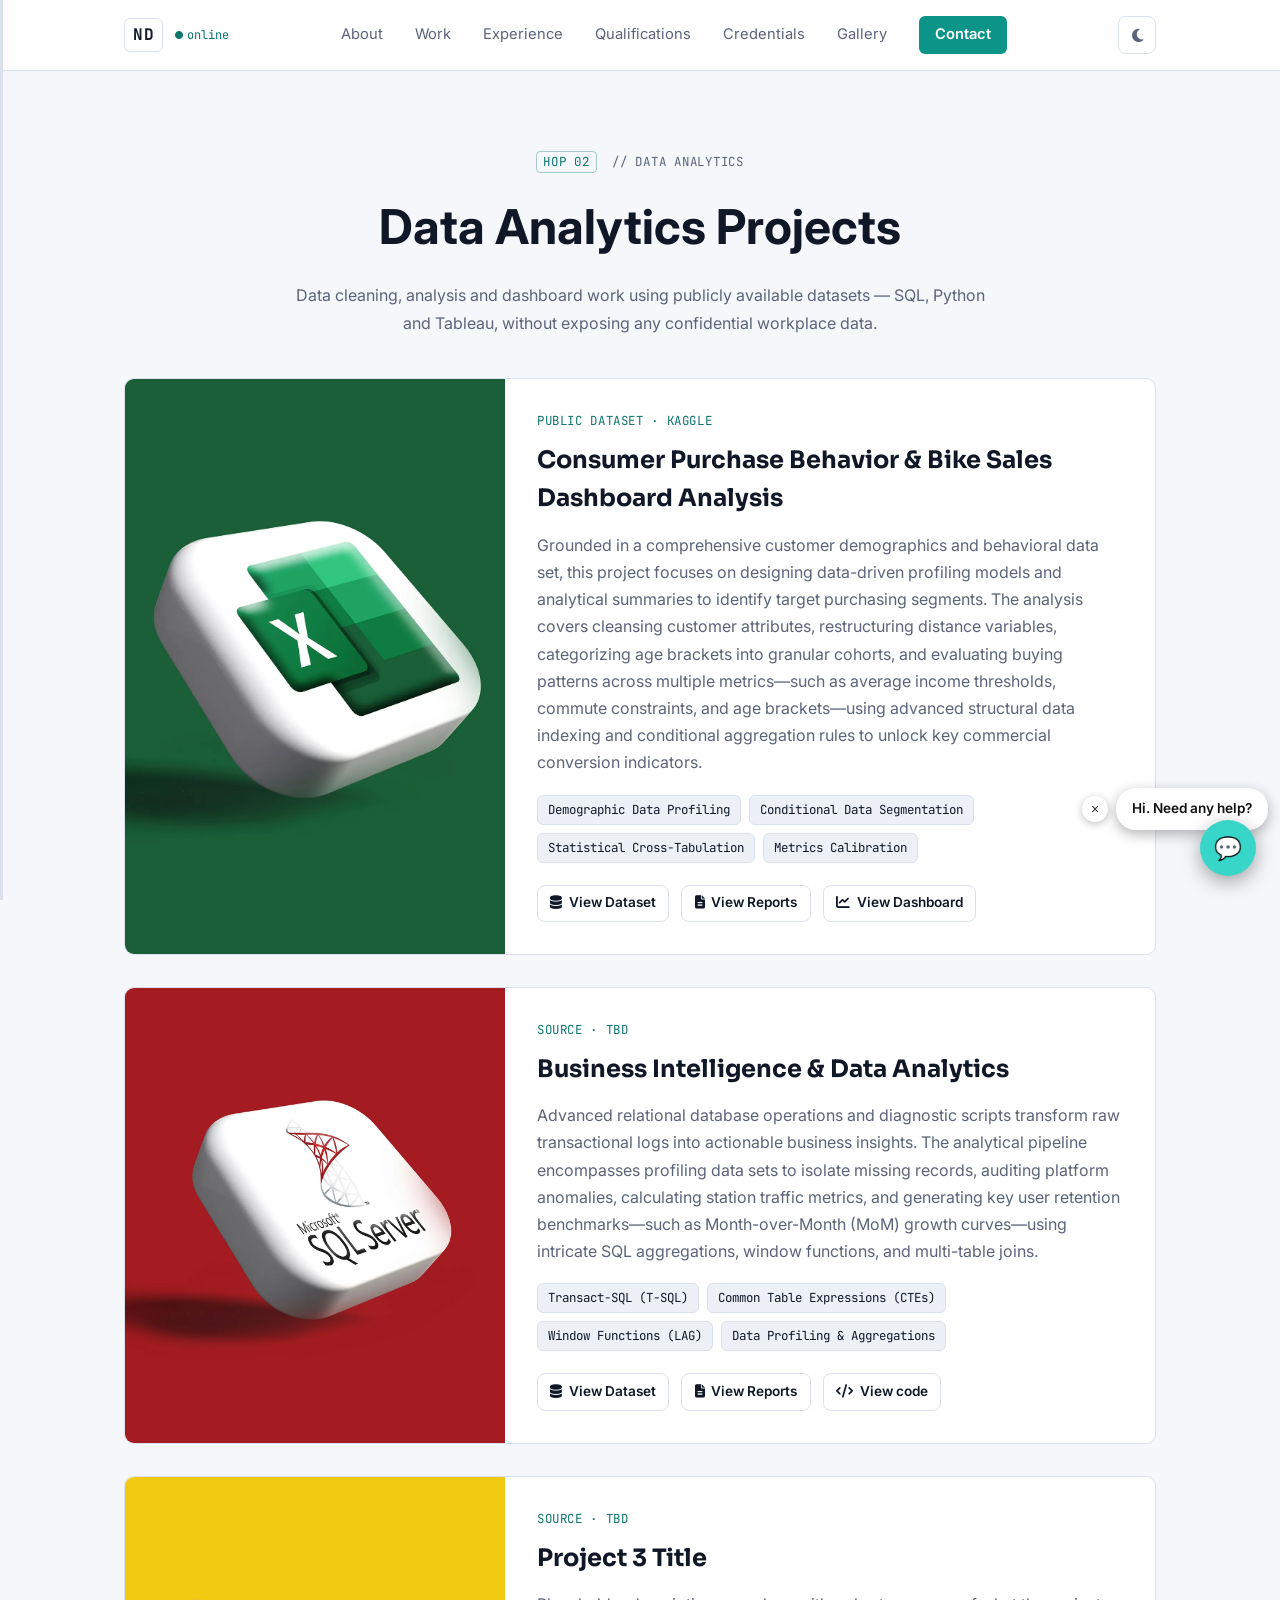
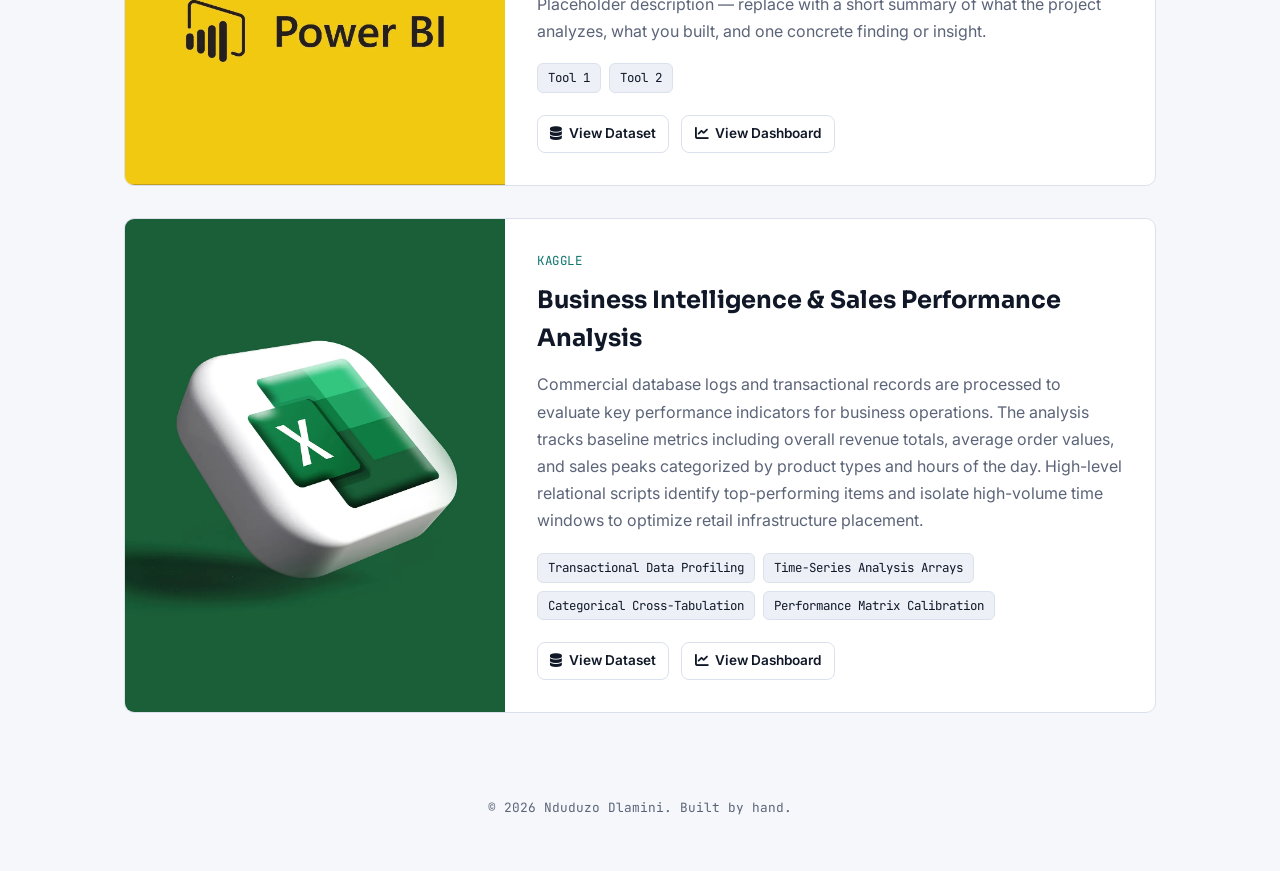
==== commit 6b98eba7: "chatbot and toggle drk mode updates" ====
--- a/data-projects.html
+++ b/data-projects.html
@@ -25,7 +25,16 @@
     href="https://cdnjs.cloudflare.com/ajax/libs/font-awesome/6.5.1/css/all.min.css"
   >
 
+<script>
+  (function() {
+    var t = localStorage.getItem('theme');
+    if (t === 'light' || (!t && !matchMedia('(prefers-color-scheme: dark)').matches)) {
+      document.documentElement.setAttribute('data-theme', 'light');
+    }
+  })();
+</script>
   <link rel="stylesheet" href="css/style.css?v=22">
+  <link rel="stylesheet" href="css/chatbot-widget.css">
 </head>
 
 <body>
@@ -64,6 +73,11 @@
       <a href="gallery.html">Gallery</a>
       <a href="index.html#contact" class="nav__cta">Contact</a>
     </nav>
+
+    <button id="themeToggle" class="theme-toggle" aria-label="Switch to light mode" aria-pressed="false">
+      <i class="fa-solid fa-moon"></i>
+      <i class="fa-solid fa-sun"></i>
+    </button>
 
     <button
       class="nav__toggle"
@@ -137,6 +151,7 @@
 <script src="js/script.js?v=20"></script>
 <script src="js/projects-data.js"></script>
 <script src="js/data-projects-render.js"></script>
+<script src="js/chatbot-widget.js"></script>
 
 </body>
 </html>
--- a/css/style.css
+++ b/css/style.css
@@ -56,6 +56,15 @@
 :root[data-theme="light"] .gallery-filter button.active {
   background: #0D9488;
 }
+:root[data-theme="light"] .gallery-filter button.active {
+  color: #FFFFFF;
+}
+:root[data-theme="light"] .nav__cta {
+  color: #FFFFFF !important;
+}
+:root[data-theme="light"] .btn--primary {
+  color: #FFFFFF;
+}
 :root[data-theme="light"] .portrait-tag {
   background: #FFFFFF;
   border-color: #CCFBF1;
@@ -187,6 +196,14 @@
 .nav__toggle span {
   display: block; width: 22px; height: 2px; margin: 5px 0;
   background: var(--text);
+}
+
+.nav__actions {
+  display: flex;
+  align-items: center;
+  flex-wrap: nowrap;
+  flex-shrink: 0;
+  gap: 0.75rem;
 }
 
 /* ============================================================
@@ -243,6 +260,17 @@
   opacity: 1;
   visibility: visible;
   transform: translate(-50%, 0);
+}
+
+/* On touch devices there's no real hover, so a tap just leaves this
+   tooltip stuck open — suppress the pseudo-element entirely (not just
+   hide it) below the nav's mobile breakpoint, and on any touch-primary
+   device regardless of width. */
+@media (max-width: 760px), (hover: none) {
+  .theme-toggle::after {
+    content: none;
+    display: none;
+  }
 }
 /* Swap which icon shows based on the active theme; both live in the
    markup so there's no layout jump or icon-swap flash on click. */
@@ -1421,7 +1449,7 @@
 .lightbox-thumbs button.active,
 .lightbox-thumbs button:hover {
   opacity: 1;
-  border-color: #37d6c8;
+  border-color: var(--accent);
 }
 
 /* ================================
@@ -1434,7 +1462,7 @@
 
     inset:0;
 
-    background:rgba(0,0,0,.97);
+    background:var(--bg);
 
     display:none;
 
@@ -1550,18 +1578,20 @@
 .lightbox-info{
 
     margin-top:25px;
+
+    color: var(--text);
 }
 
 .lightbox-info h2{
 
-    color:white;
+    color:var(--text);
 
     margin-bottom:10px;
 }
 
 .lightbox-info p{
 
-    color:#cfd6e6;
+    color:var(--muted);
 }
 
 /* CLOSE */
@@ -1576,7 +1606,7 @@
 
     font-size:40px;
 
-    color:white;
+    color:var(--text);
 
     cursor:pointer;
 
@@ -1607,7 +1637,7 @@
 
     font-size:45px;
 
-    color:white;
+    color:var(--text);
 
     cursor:pointer;
 
@@ -1765,8 +1795,8 @@
 .lightbox-project-link {
 
   margin-top: 0.5rem;
-  background: rgba(255, 255, 255, 0.08);
-  border-color: rgba(255, 255, 255, 0.3);
+  background: var(--surface-2);
+  border-color: var(--border);
   color: var(--text);
 
 }
@@ -2262,6 +2292,7 @@
 
 .report-nav a.is-active {
   color: var(--accent);
+  font-weight: 600;
 }
 
 .report-nav a:last-child {
@@ -2422,4 +2453,4 @@
   .report-kpis {
     grid-template-columns: 1fr;
   }
-}
+}
--- a/css/chatbot-widget.css
+++ b/css/chatbot-widget.css
@@ -0,0 +1,323 @@
+/* ---------------------------------------------------------
+   Portfolio Chatbot Widget
+   Add this file to your site and link it, e.g.:
+   <link rel="stylesheet" href="chatbot-widget.css">
+--------------------------------------------------------- */
+
+#chatbot-toggle {
+  position: fixed;
+  bottom: 24px;
+  right: 24px;
+  width: 56px;
+  height: 56px;
+  border-radius: 50%;
+  background: #37d6c8;
+  color: #0a0f1a;
+  border: none;
+  font-size: 1.4rem;
+  cursor: pointer;
+  box-shadow: 0 6px 20px rgba(0, 0, 0, 0.35);
+  z-index: 9999;
+  display: flex;
+  align-items: center;
+  justify-content: center;
+  transition: transform 0.2s ease;
+}
+
+#chatbot-toggle:hover {
+  transform: scale(1.06);
+}
+
+#chatbot-window {
+  position: fixed;
+  bottom: 92px;
+  right: 24px;
+  width: 320px;
+  max-width: calc(100vw - 32px);
+  height: 440px;
+  max-height: calc(100vh - 140px);
+  background: #0f1420;
+  border: 1px solid rgba(255, 255, 255, 0.1);
+  border-radius: 14px;
+  box-shadow: 0 12px 32px rgba(0, 0, 0, 0.45);
+  display: none;
+  flex-direction: column;
+  overflow: hidden;
+  z-index: 9999;
+  font-family: system-ui, sans-serif;
+}
+
+#chatbot-window.open {
+  display: flex;
+}
+
+#chatbot-header {
+  background: #151b2b;
+  color: #fff;
+  padding: 12px 14px;
+  font-weight: 600;
+  font-size: 0.95rem;
+  display: flex;
+  align-items: center;
+  justify-content: space-between;
+  border-bottom: 1px solid rgba(255, 255, 255, 0.08);
+}
+
+#chatbot-close {
+  background: none;
+  border: none;
+  color: #aaa;
+  font-size: 1.1rem;
+  cursor: pointer;
+}
+
+#chatbot-messages {
+  flex: 1;
+  overflow-y: auto;
+  overscroll-behavior: contain;
+  padding: 12px;
+  display: flex;
+  flex-direction: column;
+  gap: 8px;
+}
+
+.chatbot-msg {
+  max-width: 85%;
+  padding: 8px 12px;
+  border-radius: 12px;
+  font-size: 0.85rem;
+  line-height: 1.4;
+  white-space: pre-wrap;
+}
+
+.chatbot-msg.user {
+  align-self: flex-end;
+  background: #37d6c8;
+  color: #0a0f1a;
+  border-bottom-right-radius: 2px;
+}
+
+.chatbot-msg.bot {
+  align-self: flex-start;
+  background: #1c2436;
+  color: #eee;
+  border-bottom-left-radius: 2px;
+}
+
+.chatbot-msg.bot.typing {
+  color: #888;
+  font-style: italic;
+}
+
+#chatbot-input-row {
+  display: flex;
+  border-top: 1px solid rgba(255, 255, 255, 0.08);
+  padding: 8px;
+  gap: 6px;
+}
+
+#chatbot-input {
+  flex: 1;
+  background: #1c2436;
+  border: 1px solid rgba(255, 255, 255, 0.1);
+  border-radius: 8px;
+  color: #fff;
+  padding: 8px 10px;
+  font-size: 0.85rem;
+  resize: none;
+}
+
+#chatbot-send {
+  background: #37d6c8;
+  border: none;
+  border-radius: 8px;
+  padding: 0 14px;
+  color: #0a0f1a;
+  font-weight: 600;
+  cursor: pointer;
+}
+
+#chatbot-send:disabled {
+  opacity: 0.5;
+  cursor: default;
+}
+
+.chatbot-msg.bot a {
+  color: #37d6c8;
+  text-decoration: underline;
+  font-weight: 600;
+  word-break: break-word;
+}
+
+.chatbot-msg.bot a:hover {
+  color: #6be8db;
+}
+/* ---------------------------------------------------------
+   Desktop-only teaser bubble pointing at the chat toggle
+--------------------------------------------------------- */
+
+#chatbot-teaser {
+  position: fixed;
+  bottom: 70px;
+  right: 12px;
+  display: flex;
+  align-items: center;
+  gap: 8px;
+  z-index: 9998;
+  animation: chatbot-teaser-in 0.4s ease;
+}
+
+@keyframes chatbot-teaser-in {
+  from {
+    opacity: 0;
+    transform: translateY(8px);
+  }
+  to {
+    opacity: 1;
+    transform: translateY(0);
+  }
+}
+
+#chatbot-teaser-close {
+  width: 26px;
+  height: 26px;
+  flex-shrink: 0;
+  border-radius: 50%;
+  background: #fff;
+  color: #333;
+  border: none;
+  font-size: 14px;
+  line-height: 1;
+  cursor: pointer;
+  display: flex;
+  align-items: center;
+  justify-content: center;
+  box-shadow: 0 2px 8px rgba(0, 0, 0, 0.25);
+}
+
+.chatbot-teaser-bubble {
+  background: #fff;
+  color: #111;
+  padding: 10px 16px;
+  border-radius: 20px;
+  font-size: 0.85rem;
+  font-weight: 600;
+  white-space: nowrap;
+  cursor: pointer;
+  box-shadow: 0 4px 14px rgba(0, 0, 0, 0.3);
+}
+
+/* Desktop-only: hide the teaser entirely on mobile/narrow viewports */
+@media (max-width: 768px) {
+  #chatbot-teaser {
+    display: none !important;
+  }
+}
+
+/* ---------------------------------------------------------
+   Mobile: full-screen chat window (like a native chat sheet)
+   instead of a small floating box.
+--------------------------------------------------------- */
+
+@media (max-width: 768px) {
+  #chatbot-window.open {
+    position: fixed;
+    inset: 0;
+    top: 0;
+    left: 0;
+    right: 0;
+    bottom: 0;
+    width: 100%;
+    height: 100%;
+    max-width: 100%;
+    max-height: 100%;
+    border-radius: 0;
+    border: none;
+    z-index: 10000;
+  }
+
+  #chatbot-header {
+    padding-top: calc(14px + env(safe-area-inset-top, 0px));
+    padding-bottom: 14px;
+    flex-shrink: 0;
+  }
+
+  #chatbot-header span {
+    font-size: 1.05rem;
+  }
+
+  #chatbot-close {
+    font-size: 1.6rem;
+  }
+
+  #chatbot-messages {
+    padding: 16px;
+  }
+
+  #chatbot-input-row {
+    padding: 10px;
+    padding-bottom: calc(10px + env(safe-area-inset-bottom, 0px));
+    flex-shrink: 0;
+  }
+
+  #chatbot-input {
+    font-size: 1rem;
+    padding: 10px 12px;
+  }
+
+  /* Hide the floating launcher bubble while the full-screen chat is open,
+     so it doesn't float on top of the fullscreen header. */
+  body.chatbot-open #chatbot-toggle {
+    display: none;
+  }
+}
+
+/* ---------------------------------------------------------
+   Light mode support
+   Everything above is styled for the dark theme baked in as
+   the default. This follows the same [data-theme="light"]
+   attribute the rest of the site toggles on <html>, so the
+   widget switches to light surfaces alongside the page.
+--------------------------------------------------------- */
+
+:root[data-theme="light"] #chatbot-window {
+  background: #ffffff;
+  border-color: #DBE1EC;
+}
+
+:root[data-theme="light"] #chatbot-header {
+  background: #F5F7FB;
+  color: #101828;
+  border-bottom-color: #DBE1EC;
+}
+
+:root[data-theme="light"] #chatbot-close {
+  color: #5B6478;
+}
+
+:root[data-theme="light"] #chatbot-messages {
+  background: #ffffff;
+}
+
+:root[data-theme="light"] .chatbot-msg.bot {
+  background: #EDF1F7;
+  color: #101828;
+}
+
+:root[data-theme="light"] .chatbot-msg.bot.typing {
+  color: #5B6478;
+}
+
+:root[data-theme="light"] #chatbot-input-row {
+  border-top-color: #DBE1EC;
+}
+
+:root[data-theme="light"] #chatbot-input {
+  background: #EDF1F7;
+  border-color: #DBE1EC;
+  color: #101828;
+}
+
+:root[data-theme="light"] #chatbot-input::placeholder {
+  color: #5B6478;
+}
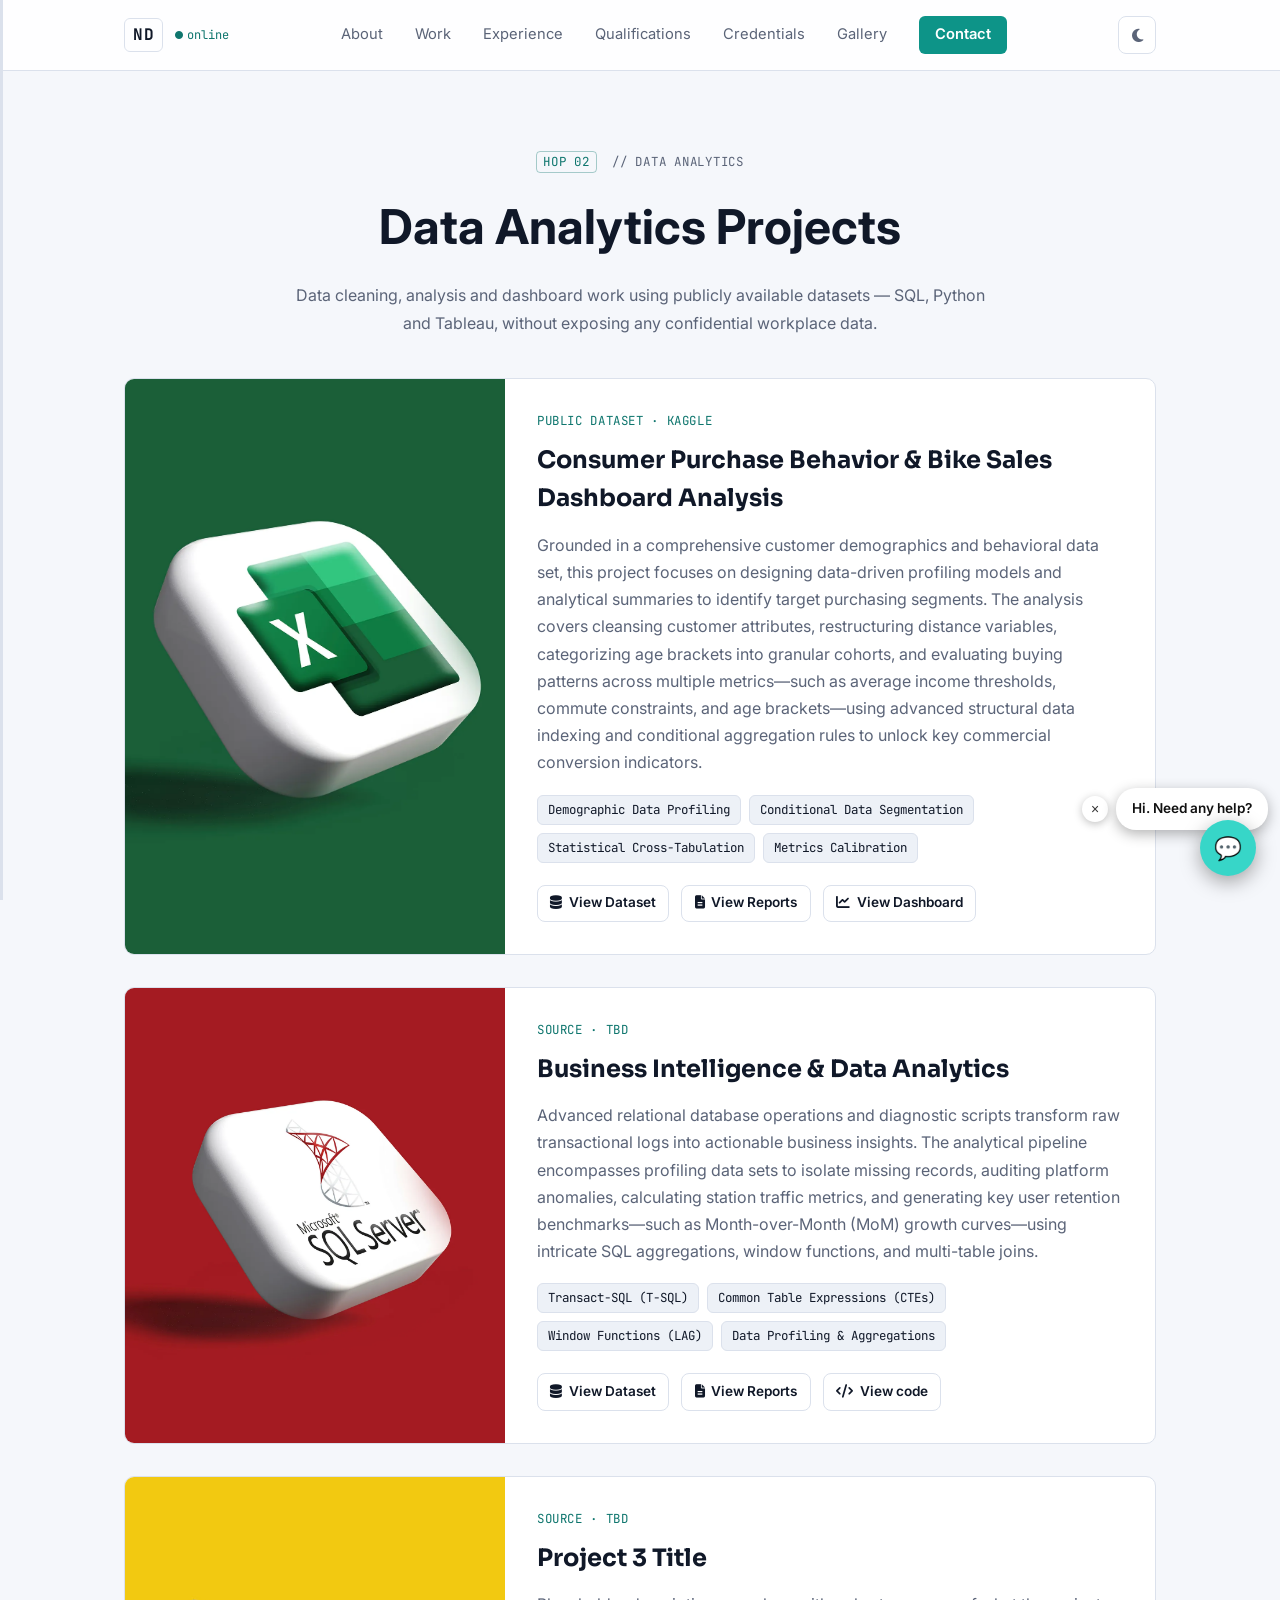
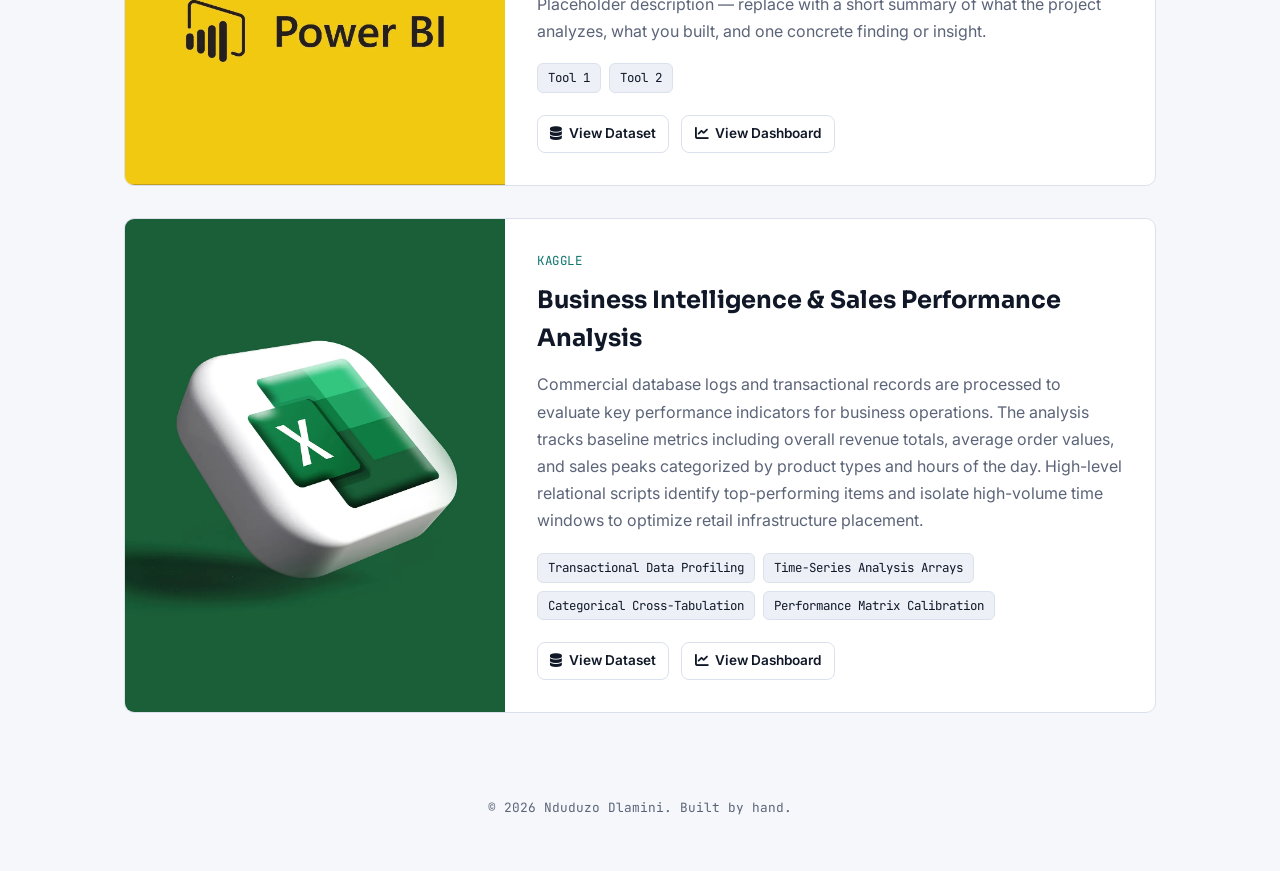
==== commit a69a2b94: "chatbot loading updates" ====
--- a/data-projects.html
+++ b/data-projects.html
@@ -34,7 +34,7 @@
   })();
 </script>
   <link rel="stylesheet" href="css/style.css?v=22">
-  <link rel="stylesheet" href="css/chatbot-widget.css">
+  <link rel="stylesheet" href="css/chatbot-widget.css?v=3">
 </head>
 
 <body>
@@ -74,21 +74,23 @@
       <a href="index.html#contact" class="nav__cta">Contact</a>
     </nav>
 
-    <button id="themeToggle" class="theme-toggle" aria-label="Switch to light mode" aria-pressed="false">
-      <i class="fa-solid fa-moon"></i>
-      <i class="fa-solid fa-sun"></i>
-    </button>
+    <div class="nav__actions">
+      <button id="themeToggle" class="theme-toggle" aria-label="Switch to light mode" aria-pressed="false">
+        <i class="fa-solid fa-moon"></i>
+        <i class="fa-solid fa-sun"></i>
+      </button>
 
-    <button
-      class="nav__toggle"
-      id="navToggle"
-      aria-label="Toggle menu"
-      aria-expanded="false"
-    >
-      <span></span>
-      <span></span>
-      <span></span>
-    </button>
+      <button
+        class="nav__toggle"
+        id="navToggle"
+        aria-label="Toggle menu"
+        aria-expanded="false"
+      >
+        <span></span>
+        <span></span>
+        <span></span>
+      </button>
+    </div>
 
   </div>
 
@@ -151,7 +153,7 @@
 <script src="js/script.js?v=20"></script>
 <script src="js/projects-data.js"></script>
 <script src="js/data-projects-render.js"></script>
-<script src="js/chatbot-widget.js"></script>
+<script src="js/chatbot-widget.js?v=3"></script>
 
 </body>
 </html>
--- a/css/chatbot-widget.css
+++ b/css/chatbot-widget.css
@@ -104,9 +104,46 @@
   border-bottom-left-radius: 2px;
 }
 
+/* Loading bubbles (three bouncing dots) shown while waiting for a reply */
 .chatbot-msg.bot.typing {
-  color: #888;
-  font-style: italic;
+  display: flex;
+  align-items: center;
+  gap: 5px;
+  padding: 12px 14px;
+  color: #8a94a8; /* dots inherit this via currentColor */
+}
+
+.chatbot-dot {
+  width: 7px;
+  height: 7px;
+  border-radius: 50%;
+  background: currentColor;
+  opacity: 0.5;
+  animation: chatbot-dot-bounce 1.2s infinite ease-in-out;
+}
+
+.chatbot-dot:nth-child(2) { animation-delay: 0.15s; }
+.chatbot-dot:nth-child(3) { animation-delay: 0.3s; }
+
+@keyframes chatbot-dot-bounce {
+  0%, 60%, 100% {
+    transform: translateY(0);
+    opacity: 0.4;
+  }
+  30% {
+    transform: translateY(-5px);
+    opacity: 1;
+  }
+}
+
+@media (prefers-reduced-motion: reduce) {
+  .chatbot-dot {
+    animation: chatbot-dot-fade 1.4s infinite ease-in-out;
+  }
+  @keyframes chatbot-dot-fade {
+    0%, 100% { opacity: 0.3; }
+    50% { opacity: 1; }
+  }
 }
 
 #chatbot-input-row {
